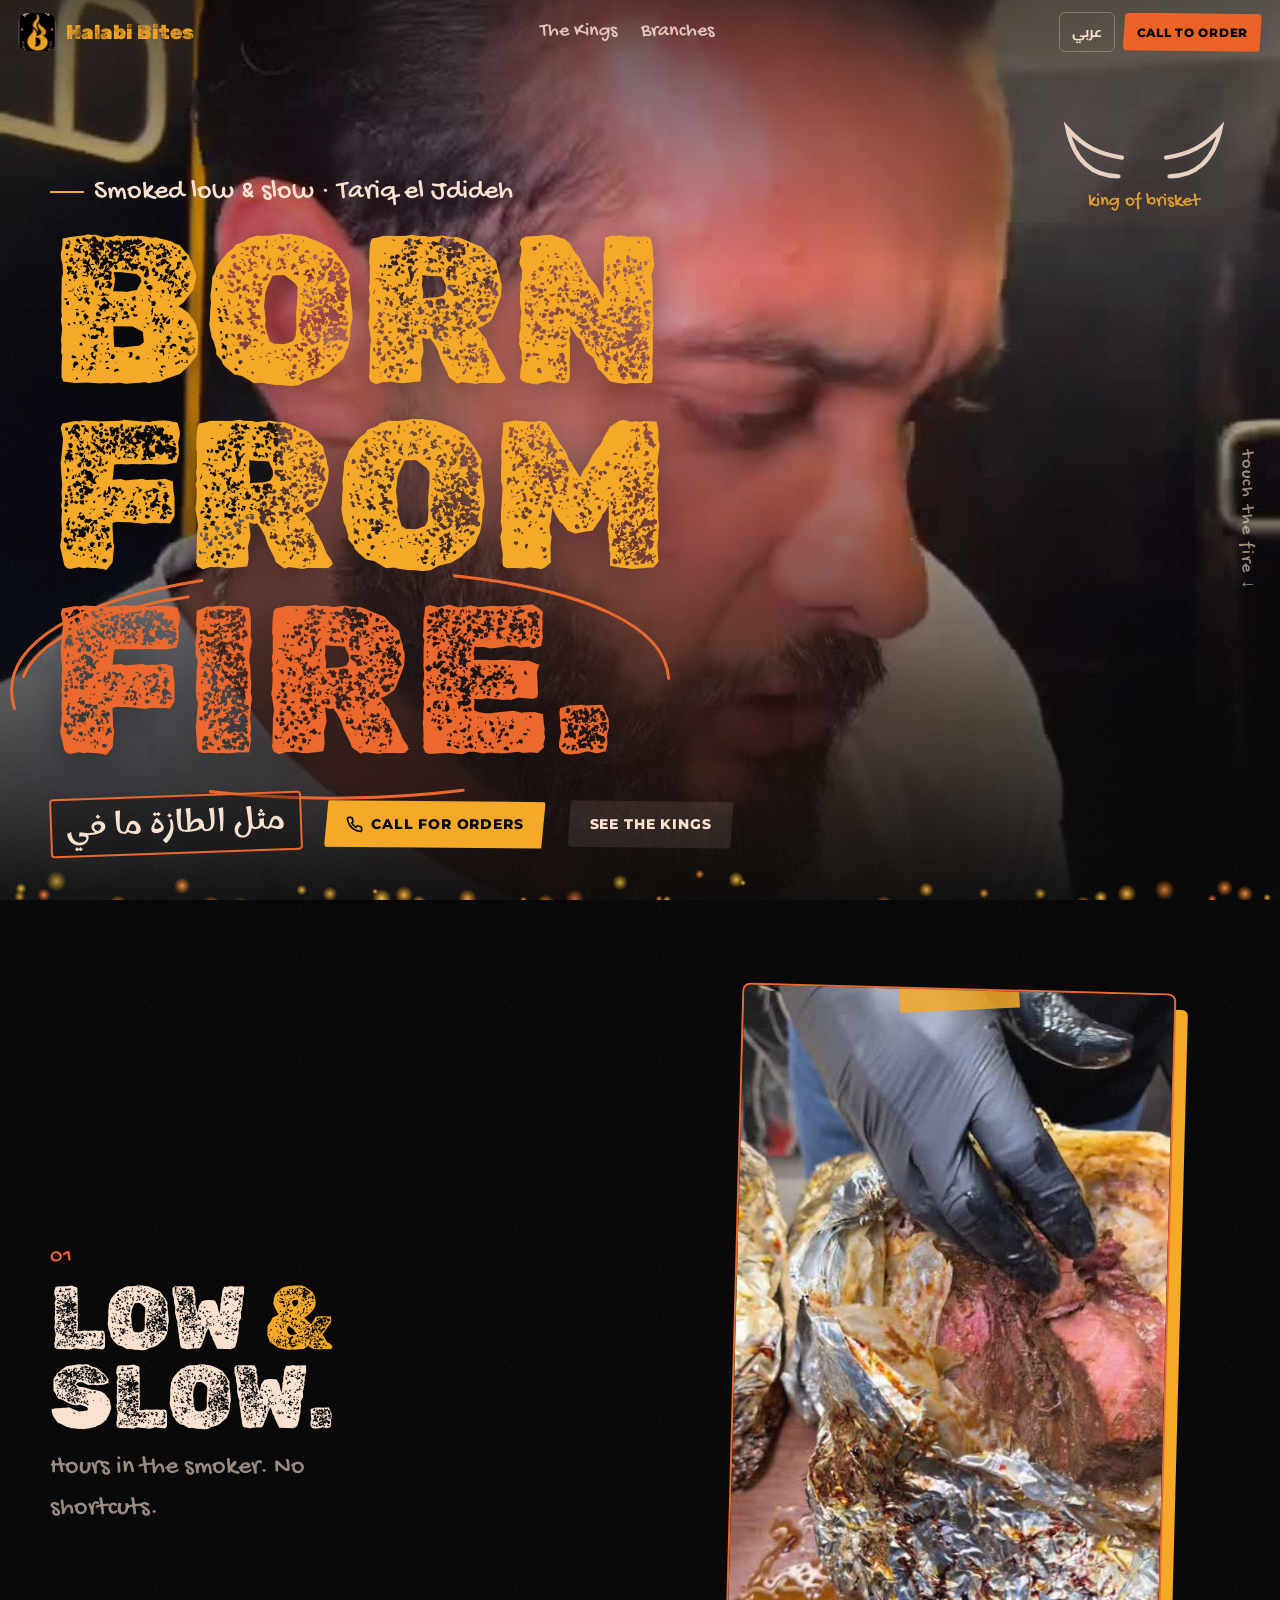
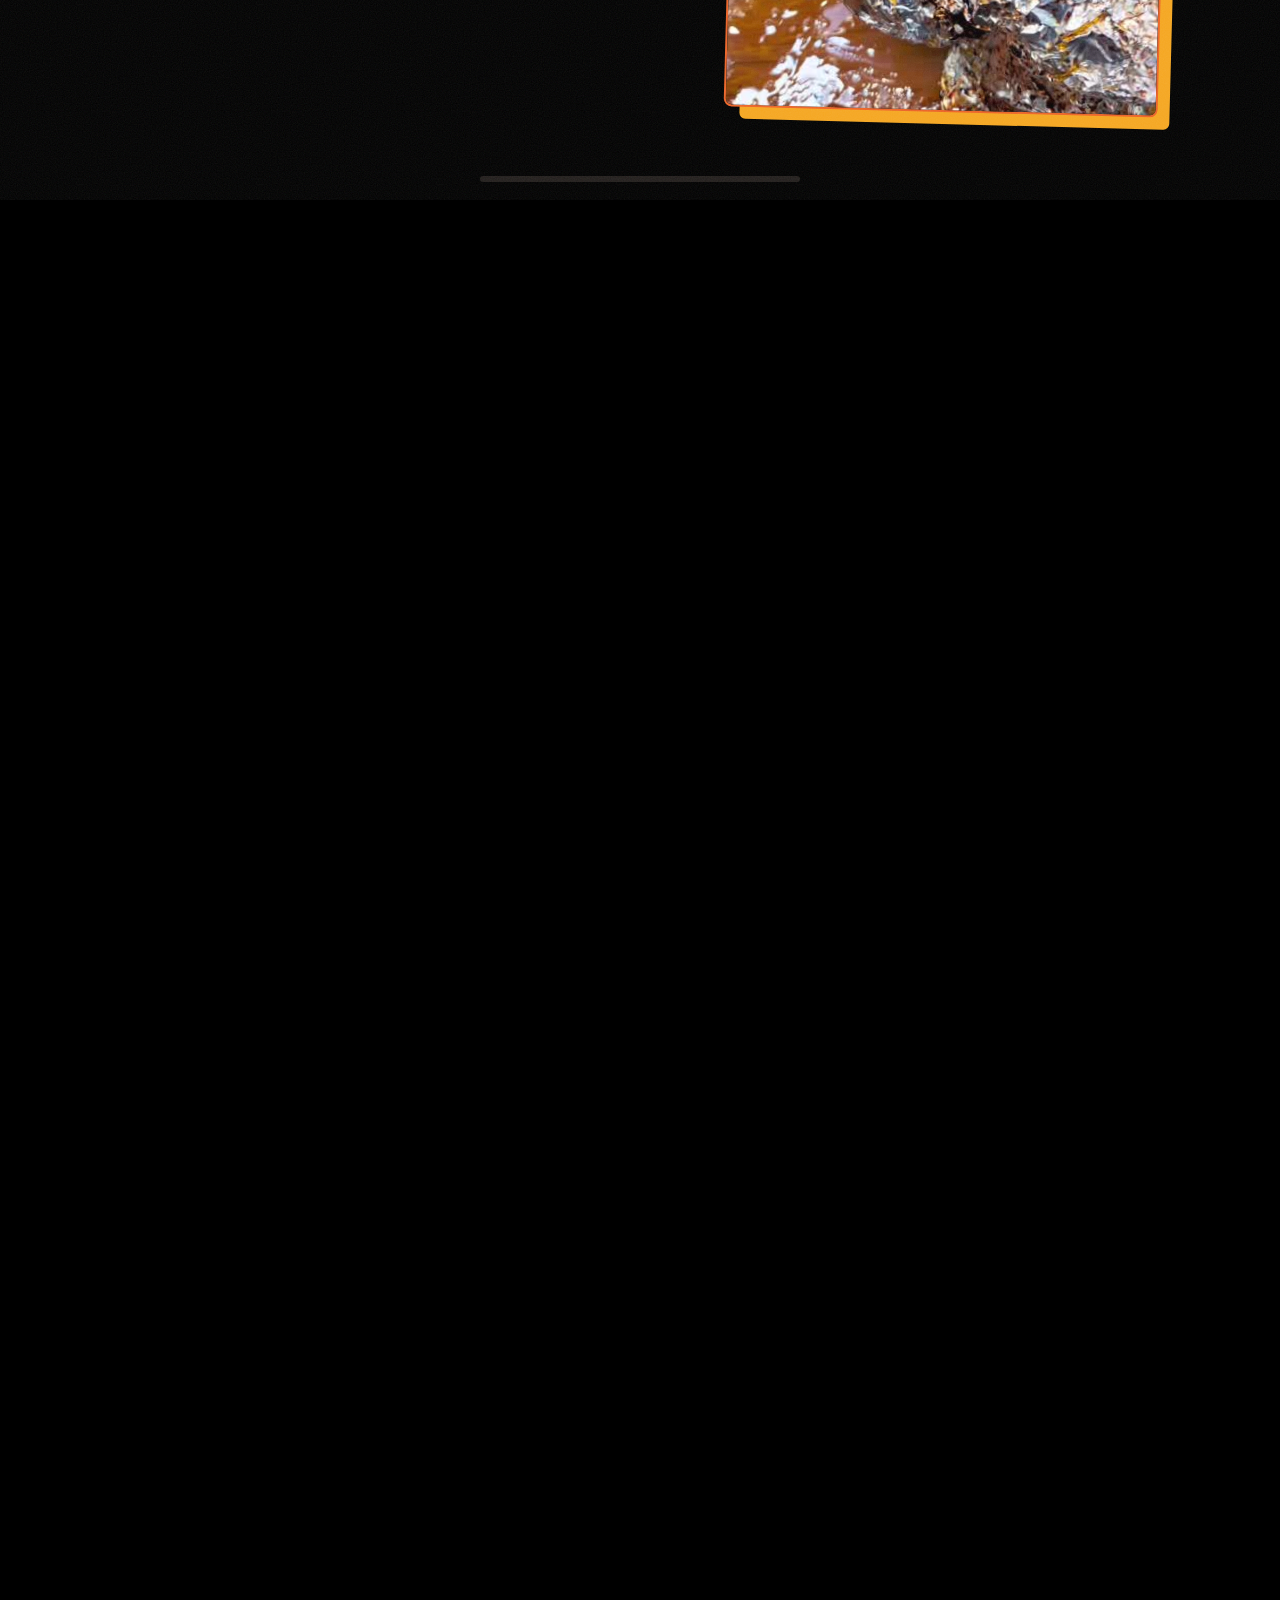
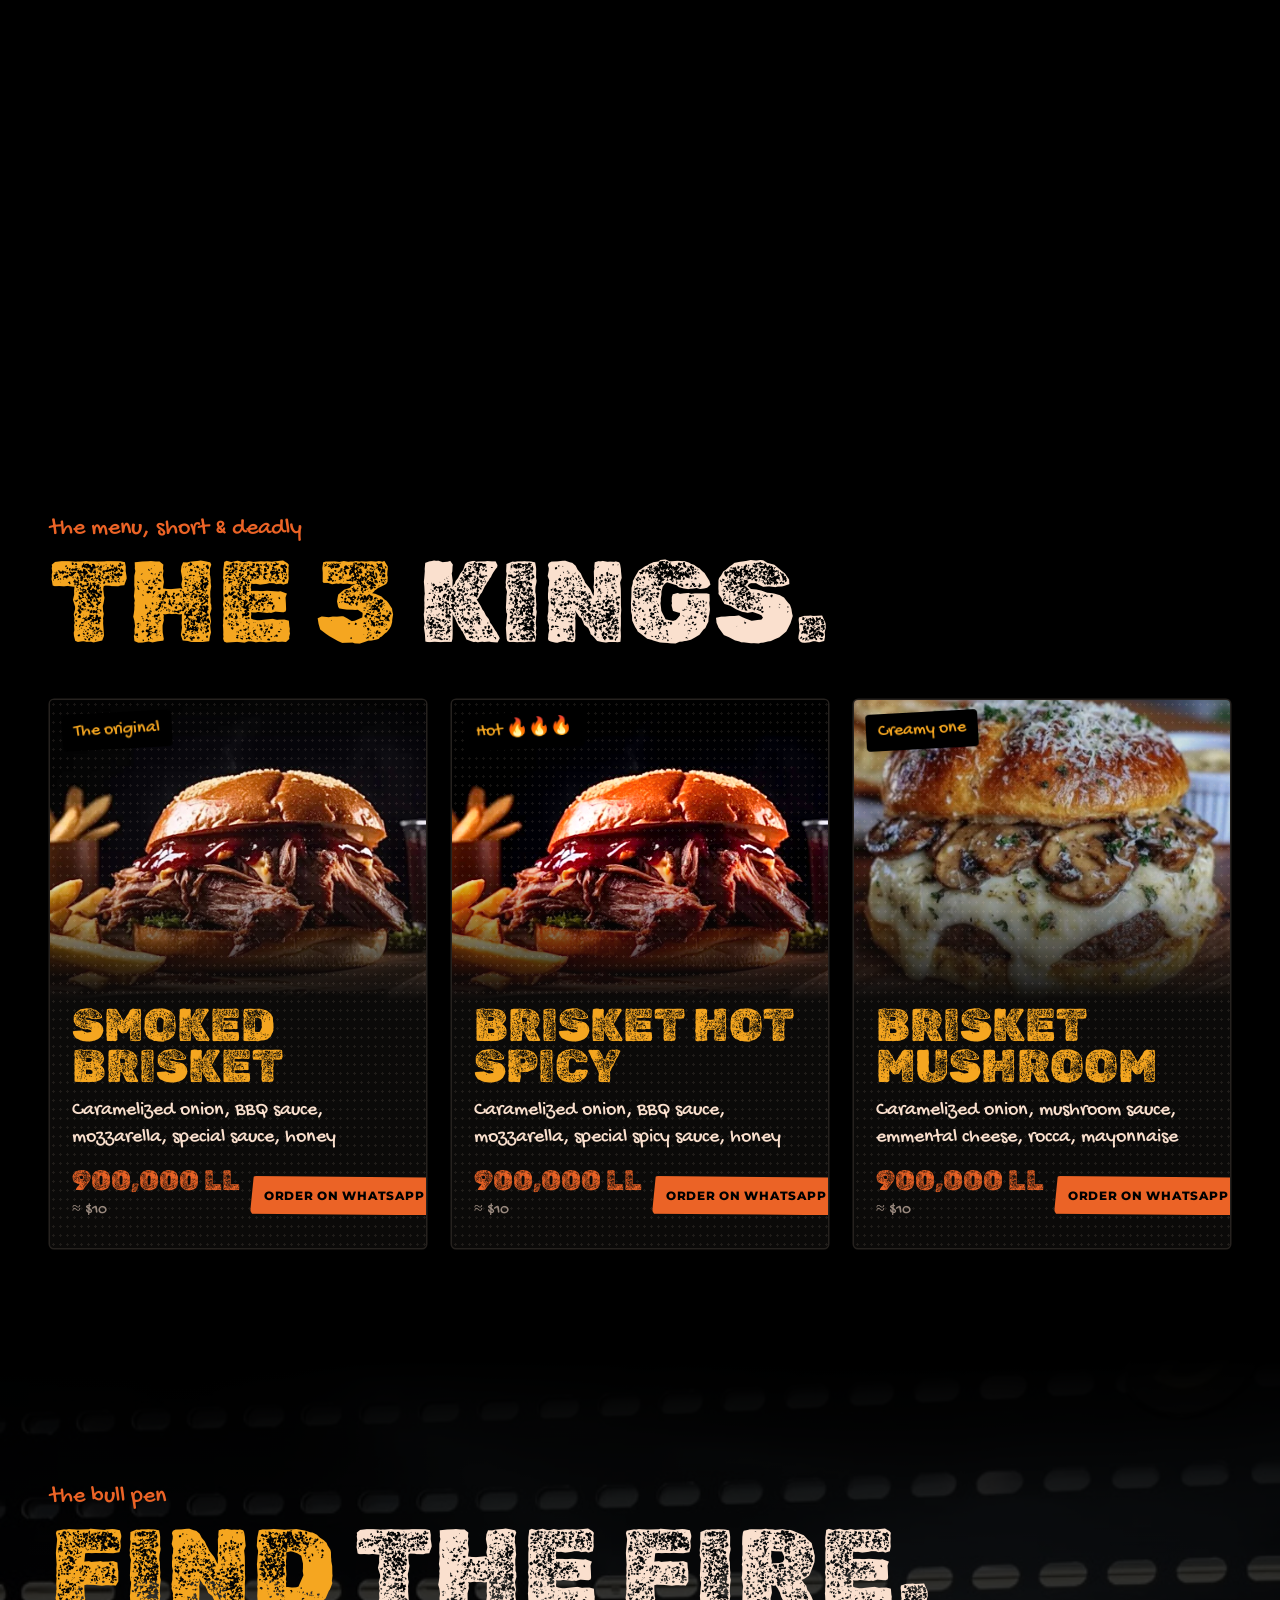
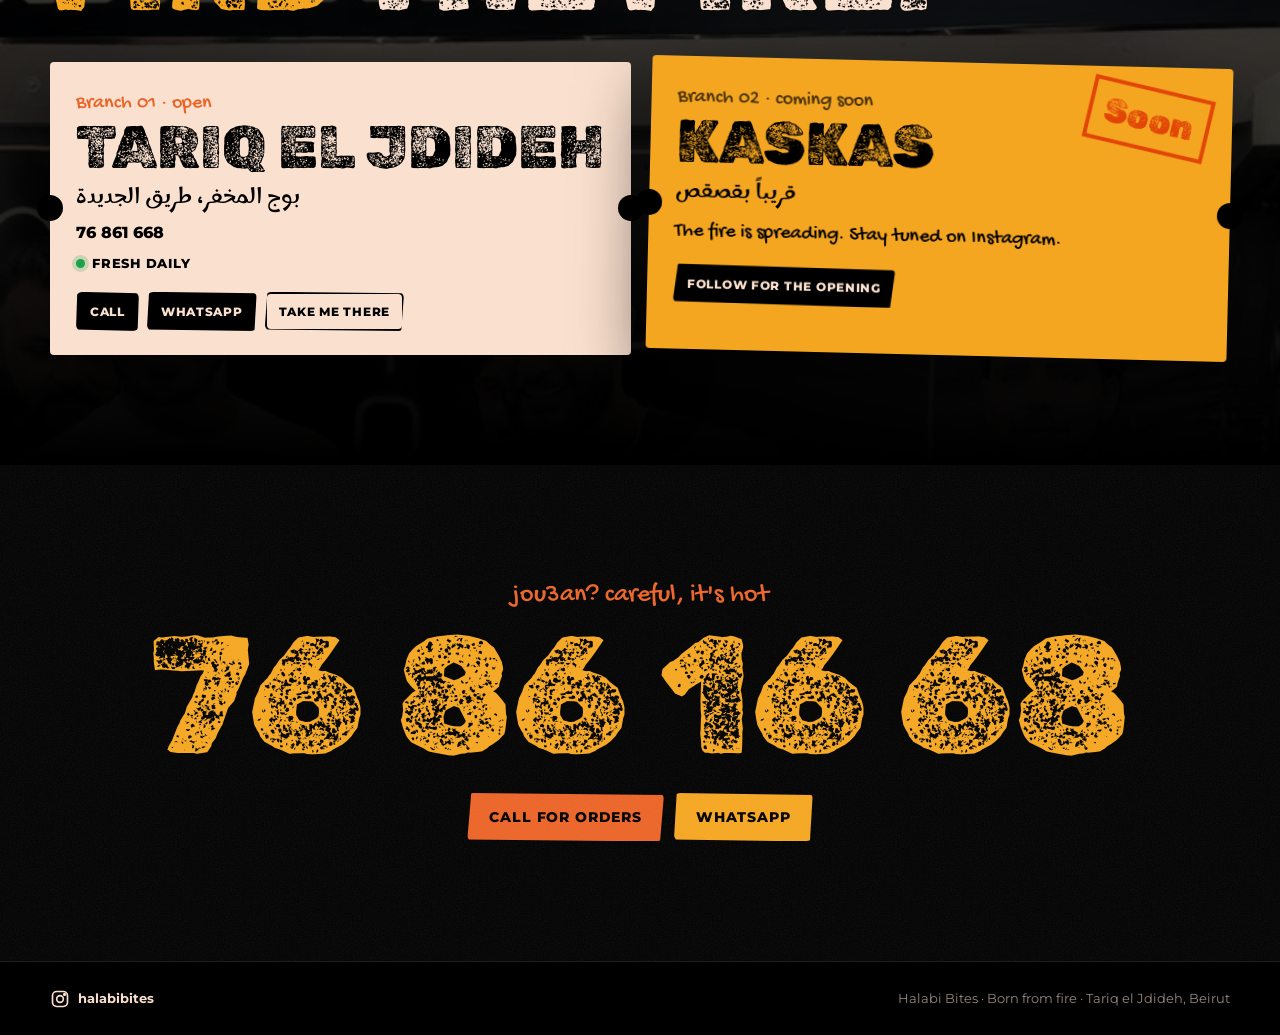
==== index.html @ 7b8af1a2 "Halabi Bites website demo Co-Authored-By: Claude Opus 5.5 <noreply@anthropic.com> Claude-Session: ht" ====
<!DOCTYPE html>
<html lang="en" dir="ltr">
<head>
<meta charset="utf-8">
<meta name="viewport" content="width=device-width, initial-scale=1, viewport-fit=cover">
<title>Halabi Bites | Born From Fire · Smoked Brisket, Tariq el Jdideh</title>
<meta name="description" content="Halabi Bites, the king of brisket. Smoked low and slow, made fresh daily in Tariq el Jdideh. Kaskas branch coming soon. Call for orders 76 861 668.">
<meta name="theme-color" content="#000000">
<meta property="og:title" content="Halabi Bites | Born From Fire">
<meta property="og:image" content="assets/img/logo.jpg">
<link rel="icon" href="assets/img/badge.jpg">
<link rel="preconnect" href="https://fonts.googleapis.com"><link rel="preconnect" href="https://fonts.gstatic.com" crossorigin>
<link href="https://fonts.googleapis.com/css2?family=Rubik+Dirt&family=Gochi+Hand&family=Montserrat:wght@400;600;800&family=Marhey:wght@500;700&family=Cairo:wght@500;700&display=swap" rel="stylesheet">
<style>
:root{--or:#eb6326;--yl:#f5a620;--iv:#fae0ce;--bk:#000;--ch:#121110;--sm:#1d1b19;--mute:rgba(250,224,206,.6);--line:rgba(250,224,206,.13);
  --dirt:"Rubik Dirt","Impact","Arial Black",sans-serif;--hand:"Gochi Hand","Comic Sans MS",cursive;--body:"Montserrat",system-ui,-apple-system,"Segoe UI",sans-serif;--ar:"Marhey","Cairo",sans-serif}
*{box-sizing:border-box;margin:0;padding:0}
html{-webkit-text-size-adjust:100%;scroll-behavior:smooth}
html,body{overflow-x:hidden}
@supports (overflow:clip){html,body{overflow-x:clip}}
body{background:var(--bk);color:var(--iv);font-family:var(--body);line-height:1.6}
html[dir=rtl] body{font-family:"Cairo",var(--body)}
a{color:inherit;text-decoration:none}
button{font:inherit;color:inherit;background:none;border:0;cursor:pointer}
img{display:block;max-width:100%}
.wrap{width:min(1180px,100% - 40px);margin-inline:auto}
.grain::after{content:"";position:absolute;inset:0;pointer-events:none;opacity:.09;z-index:3;mix-blend-mode:screen;
  background-image:url("data:image/svg+xml,%3Csvg xmlns='http://www.w3.org/2000/svg' width='180' height='180'%3E%3Cfilter id='n'%3E%3CfeTurbulence type='fractalNoise' baseFrequency='.85' numOctaves='2' stitchTiles='stitch'/%3E%3C/filter%3E%3Crect width='100%25' height='100%25' filter='url(%23n)'/%3E%3C/svg%3E")}
.dirt{font-family:var(--dirt);font-weight:400;text-transform:uppercase;line-height:.88}
.hand{font-family:var(--hand);font-weight:400}
html[dir=rtl] .dirt.tr{font-family:var(--ar);font-weight:700;line-height:1.15}
html[dir=rtl] .hand.tr{font-family:var(--ar);font-weight:500}

/* hand-drawn circle */
.circ{position:relative;display:inline-block;white-space:nowrap}
.circ svg{position:absolute;left:-14%;top:-22%;width:128%;height:144%;overflow:visible;pointer-events:none}
.circ svg path{fill:none;stroke:var(--or);stroke-width:3;vector-effect:non-scaling-stroke;stroke-linecap:round;stroke-dasharray:1;stroke-dashoffset:1;transition:stroke-dashoffset 1.1s cubic-bezier(.6,0,.3,1)}
.circ.on svg path{stroke-dashoffset:0}
.circ.iv svg path{stroke:var(--iv)}
.circ.yl svg path{stroke:var(--yl)}

/* nav */
.nav{position:fixed;inset:0 0 auto;z-index:60;display:flex;align-items:center;justify-content:space-between;gap:10px;padding:12px 18px;padding-top:max(12px,env(safe-area-inset-top));transition:background .3s}
.nav.solid{background:rgba(0,0,0,.82);backdrop-filter:blur(12px);-webkit-backdrop-filter:blur(12px)}
.brand{display:flex;align-items:center;gap:10px}
.brand img{width:38px;height:38px;border-radius:10px;object-fit:cover}
.brand b{font-family:var(--dirt);font-weight:400;font-size:20px;letter-spacing:.02em;color:var(--yl)}
.links{display:flex;gap:24px;font-family:var(--hand);font-size:20px}
.links a{opacity:.85}.links a:hover{opacity:1;color:var(--yl)}
.navr{display:flex;align-items:center;gap:8px}
.btn{display:inline-flex;align-items:center;justify-content:center;gap:8px;padding:13px 22px;border-radius:6px;font-weight:800;font-size:14px;letter-spacing:.06em;text-transform:uppercase;white-space:nowrap;
  transition:transform .15s,background .2s,box-shadow .2s;clip-path:polygon(2% 0,100% 4%,98% 100%,0 96%)}
html[dir=rtl] .btn{letter-spacing:0}
.btn:active{transform:scale(.96)}
.btn.or{background:var(--or);color:#000}.btn.or:hover{background:#ff7a3c}
.btn.yl{background:var(--yl);color:#000}.btn.yl:hover{background:#ffb93f}
.btn.gh{background:rgba(250,224,206,.1);color:var(--iv)}.btn.gh:hover{background:rgba(250,224,206,.18)}
.btn.sm{padding:10px 14px;font-size:12px}
.btn svg{width:17px;height:17px;flex:none}
.lang{padding:8px 12px;border-radius:6px;border:1.5px solid rgba(250,224,206,.3);font-weight:700;font-size:14px;font-family:"Cairo",var(--body)}
@media (max-width:820px){.links{display:none}.brand b{display:none}}

/* hero */
.hero{position:relative;height:100svh;min-height:640px;overflow:hidden;isolation:isolate;display:flex;align-items:flex-end}
.hero video{position:absolute;inset:0;width:100%;height:100%;object-fit:cover;z-index:-3;filter:saturate(1.1) contrast(1.05)}
.hero .shade{position:absolute;inset:0;z-index:-2;background:linear-gradient(180deg,rgba(0,0,0,.65) 0%,rgba(0,0,0,.15) 30%,rgba(0,0,0,.35) 55%,rgba(0,0,0,.95) 100%),radial-gradient(ellipse at 50% 120%,rgba(235,99,38,.45),transparent 60%)}
#embers{position:absolute;inset:0;width:100%;height:100%;z-index:-1;pointer-events:none}
.hcopy{position:relative;z-index:2;width:min(1180px,100% - 40px);margin:0 auto;padding-bottom:calc(46px + env(safe-area-inset-bottom))}
.hk{font-family:var(--hand);font-size:clamp(20px,2.4vw,28px);color:var(--iv);margin-bottom:6px;display:flex;align-items:center;gap:10px;opacity:0;transform:translateY(10px);transition:all .7s ease .2s}
.hk::before{content:"";width:34px;height:2px;background:var(--yl)}
.big{font-size:clamp(76px,17vw,210px);color:var(--yl);letter-spacing:-.005em;text-shadow:0 8px 40px rgba(0,0,0,.5)}
.big span{display:block}
.big .ln{opacity:0;transform:translateY(60px) rotate(-3deg);transition:opacity .6s ease,transform .8s cubic-bezier(.2,1.3,.4,1)}
.big .ln:nth-child(2){transition-delay:.12s}.big .ln:nth-child(3){transition-delay:.24s}
.big .fire{color:var(--or);position:relative;display:inline-block}
.loaded .hk,.loaded .big .ln{opacity:1;transform:none}
.flick{animation:flick 3.2s infinite 1.6s}
@keyframes flick{0%,100%{text-shadow:0 0 0 rgba(235,99,38,0)}8%{text-shadow:0 0 30px rgba(235,99,38,.8)}10%{text-shadow:0 0 6px rgba(235,99,38,.3)}14%{text-shadow:0 0 40px rgba(245,166,32,.9)}30%{text-shadow:0 0 16px rgba(235,99,38,.4)}}
.hrow{display:flex;flex-wrap:wrap;align-items:center;gap:14px 22px;margin-top:20px;opacity:0;transform:translateY(16px);transition:all .8s ease .9s}
.loaded .hrow{opacity:1;transform:none}
.slogan{font-family:var(--ar);font-size:clamp(24px,3vw,32px);color:var(--iv);padding:2px 14px;border:2px solid var(--or);border-radius:4px;transform:rotate(-2deg);direction:rtl;background:rgba(0,0,0,.35)}
.hint{position:absolute;right:20px;top:50%;font-family:var(--hand);font-size:18px;color:var(--mute);writing-mode:vertical-rl;letter-spacing:.1em;z-index:2}
html[dir=rtl] .hint{right:auto;left:20px}
@media (max-width:700px){.hint{display:none}}
.bull{position:absolute;right:max(20px,4vw);top:110px;width:clamp(90px,14vw,170px);z-index:2;opacity:0;transition:opacity 1s ease 1.3s;color:var(--iv)}
html[dir=rtl] .bull{right:auto;left:max(20px,4vw)}
.loaded .bull{opacity:.9}
.bull svg{width:100%;height:auto;overflow:visible}
.bull .hn{fill:none;stroke:currentColor;stroke-width:5;stroke-linecap:round;stroke-dasharray:400;stroke-dashoffset:400;transition:stroke-dashoffset 1.4s ease 1.5s}
.loaded .bull .hn{stroke-dashoffset:0}
.bull text{font-family:var(--hand);font-size:22px;fill:var(--yl)}

/* unwrap */
.uw{height:300vh;position:relative}
.uw .pin{position:sticky;top:0;height:100svh;overflow:hidden;display:grid;align-items:center}
.uw-grid{display:grid;gap:22px;align-items:center;width:min(1180px,100% - 40px);margin:0 auto}
@media (min-width:900px){.uw-grid{grid-template-columns:1fr 1fr;gap:60px}}
.frame{position:relative;justify-self:center;width:min(100%,430px);aspect-ratio:420/746;max-height:62svh;border-radius:6px;overflow:hidden;background:#111;box-shadow:0 0 0 2px var(--or),14px 14px 0 var(--yl),0 40px 90px rgba(0,0,0,.6);transform:rotate(1.5deg)}
@media (min-width:900px){.frame{max-height:80svh}}
.frame canvas{width:100%;height:100%;display:block;object-fit:cover}
.frame .tape{position:absolute;top:-10px;left:50%;width:120px;height:30px;margin-left:-60px;background:rgba(245,166,32,.85);transform:rotate(-4deg);z-index:2}
.uw-txt{position:relative;min-height:220px}
@media (max-width:899px){.uw-grid{grid-template-rows:auto auto;padding-top:76px}.uw-txt{min-height:150px;text-align:center}}
.step{position:absolute;inset:0;opacity:0;transform:translateY(24px);transition:opacity .4s,transform .5s cubic-bezier(.2,.9,.2,1)}
.step.on{opacity:1;transform:none}
.step .n{font-family:var(--hand);font-size:22px;color:var(--or)}
.step h2{font-size:clamp(46px,7vw,96px);color:var(--iv);margin:4px 0 10px}
.step h2 em{font-style:normal;color:var(--yl)}
.step p{font-family:var(--hand);font-size:clamp(20px,2.2vw,26px);color:var(--mute);max-width:24ch}
@media (max-width:899px){.step p{margin:0 auto}}
.uwbar{position:absolute;left:50%;bottom:calc(18px + env(safe-area-inset-bottom));transform:translateX(-50%);width:min(320px,70vw);height:6px;border-radius:6px;background:var(--line);overflow:hidden}
.uwbar i{display:block;height:100%;background:linear-gradient(90deg,var(--or),var(--yl));transform-origin:left;transform:scaleX(var(--p,0))}

/* kings */
.sec{padding:110px 0;position:relative}
.eye{font-family:var(--hand);font-size:24px;color:var(--or);margin-bottom:4px}
.h{font-size:clamp(56px,9vw,124px);color:var(--yl)}
.h em{font-style:normal;color:var(--iv)}
.rv{opacity:0;transform:translateY(40px) rotate(-1deg);transition:opacity .9s ease,transform .9s cubic-bezier(.2,.9,.2,1)}
.rv.in{opacity:1;transform:none}
.kings{display:grid;gap:22px;margin-top:46px}
@media (min-width:900px){.kings{grid-template-columns:repeat(3,1fr);gap:26px}}
.king{position:relative;background:#0b0a09;border-radius:4px;overflow:hidden;display:flex;flex-direction:column;transition:transform .4s cubic-bezier(.2,.9,.2,1);
  box-shadow:0 0 0 1.5px rgba(250,224,206,.15)}
.king::before{content:"";position:absolute;inset:0;opacity:.35;pointer-events:none;z-index:1;
  background-image:radial-gradient(rgba(250,224,206,.25) 1px,transparent 1.2px);background-size:7px 9px}
.king:hover{transform:translateY(-8px) rotate(-1deg)}
.king:nth-child(2):hover{transform:translateY(-8px) rotate(1deg)}
.king .ph{position:relative;aspect-ratio:5/4;overflow:hidden}
.king .ph img{width:100%;height:100%;object-fit:cover;transition:transform .7s ease}
.king:hover .ph img{transform:scale(1.07)}
.king .ph.hot img{filter:saturate(1.35) hue-rotate(-8deg) contrast(1.08)}
.king .ph::after{content:"";position:absolute;inset:0;background:linear-gradient(180deg,transparent 55%,#0b0a09)}
.heat{position:absolute;top:12px;left:12px;z-index:2;font-family:var(--hand);font-size:18px;background:var(--bk);color:var(--yl);padding:4px 12px;border-radius:4px;transform:rotate(-3deg)}
html[dir=rtl] .heat{left:auto;right:12px;transform:rotate(3deg)}
.king .bd{position:relative;z-index:2;padding:4px 22px 24px;display:flex;flex-direction:column;gap:10px;flex:1}
.king h3{font-size:clamp(36px,4vw,46px);color:var(--yl);line-height:.9;direction:ltr;text-align:start}
html[dir=rtl] .king h3{text-align:right}
.king .ing{font-family:var(--hand);font-size:20px;line-height:1.35;color:var(--iv);flex:1;direction:ltr;text-align:start}
html[dir=rtl] .king .ing{text-align:right}
.king .row{display:flex;align-items:center;justify-content:space-between;gap:10px;margin-top:6px}
.price{direction:ltr}
.price b{display:block;font-family:var(--dirt);font-weight:400;font-size:clamp(22px,2.4vw,28px);color:var(--or);line-height:1;white-space:nowrap}
.price small{font-family:var(--hand);font-size:16px;color:var(--mute)}
.scrib{position:absolute;right:14px;top:14px;z-index:2;font-family:var(--hand);font-size:19px;color:var(--iv);background:rgba(0,0,0,.6);padding:2px 10px;border-radius:4px;transform:rotate(4deg)}
html[dir=rtl] .scrib{right:auto;left:14px;transform:rotate(-4deg)}

/* kit */
.kit-head{display:flex;flex-wrap:wrap;align-items:end;justify-content:space-between;gap:16px}
.kit-head p{font-family:var(--hand);font-size:22px;color:var(--mute);max-width:26ch}
.strip{display:flex;gap:18px;overflow-x:auto;scroll-snap-type:x mandatory;padding:40px 6vw 30px;margin-top:10px;scrollbar-width:none;cursor:grab}
.strip::-webkit-scrollbar{display:none}
.strip.drag{cursor:grabbing;scroll-snap-type:none}
.pk{flex:none;width:min(78vw,380px);scroll-snap-align:center;display:flex;flex-direction:column;align-items:center;gap:14px;user-select:none}
.pk .img{width:100%;aspect-ratio:1;display:grid;place-items:center;transition:transform .5s cubic-bezier(.2,.9,.2,1)}
.pk .img img{max-width:100%;max-height:100%;object-fit:contain;pointer-events:none;filter:drop-shadow(0 30px 40px rgba(235,99,38,.18))}
.pk:hover .img{transform:translateY(-10px) rotate(-3deg) scale(1.04)}
.pk .lbl{font-family:var(--hand);font-size:22px;color:var(--iv);padding:2px 16px}
.drag-hint{font-family:var(--hand);font-size:18px;color:var(--mute);text-align:center}

/* branches */
.br-sec{position:relative;padding:120px 0 110px;overflow:hidden;isolation:isolate}
.br-sec .bg{position:absolute;inset:0;z-index:-1;background-size:cover;background-position:center 30%;filter:grayscale(.6) brightness(.32)}
.br-sec .bg::after{content:"";position:absolute;inset:0;background:linear-gradient(180deg,#000 0%,rgba(0,0,0,.2) 40%,#000 100%)}
.tickets{display:grid;gap:18px;margin-top:40px}
@media (min-width:800px){.tickets{grid-template-columns:1fr 1fr}}
.tk{position:relative;background:var(--iv);color:#000;padding:26px 26px 24px;border-radius:4px;transform:rotate(-1.2deg);box-shadow:0 30px 70px rgba(0,0,0,.6)}
.tk:nth-child(2){transform:rotate(1.4deg);background:var(--yl)}
.tk::before,.tk::after{content:"";position:absolute;top:50%;width:26px;height:26px;margin-top:-13px;border-radius:50%;background:#000}
.tk::before{left:-13px}.tk::after{right:-13px}
.tk .k{font-family:var(--hand);font-size:20px;color:var(--or)}
.tk:nth-child(2) .k{color:#000;opacity:.7}
.tk h3{font-size:clamp(40px,5vw,60px);color:#000;margin:2px 0 6px}
.tk .ar{font-family:var(--ar);font-size:22px;direction:rtl;text-align:start}
html[dir=ltr] .tk .ar{text-align:left}
.tk .ph{font-weight:800;font-size:16px;margin-top:4px;direction:ltr;unicode-bidi:isolate}
.tk .row{display:flex;flex-wrap:wrap;gap:8px;margin-top:16px}
.tk .btn.bk{background:#000;color:var(--iv)}
.tk .btn.ol{background:transparent;box-shadow:inset 0 0 0 2px #000;color:#000}
.stamp{position:absolute;right:22px;top:20px;font-family:var(--dirt);font-size:34px;color:var(--or);border:4px solid var(--or);padding:2px 12px 0;transform:rotate(12deg);opacity:0;scale:2.2;transition:opacity .3s ease .4s,scale .45s cubic-bezier(.3,1.6,.5,1) .4s;mix-blend-mode:multiply}
html[dir=rtl] .stamp{right:auto;left:22px;transform:rotate(-12deg)}
.tk.in .stamp,.rv.in .stamp{opacity:.95;scale:1}
.open{display:inline-flex;align-items:center;gap:7px;font-weight:800;font-size:13px;letter-spacing:.06em;text-transform:uppercase;margin-top:8px}
.open i{width:9px;height:9px;border-radius:50%;background:#1aa34a;box-shadow:0 0 0 4px rgba(26,163,74,.2)}

/* call */
.call{text-align:center;padding:110px 0 120px;position:relative;overflow:hidden}
.call .k{font-family:var(--hand);font-size:26px;color:var(--or)}
.call .num{font-size:clamp(64px,13vw,190px);color:var(--yl);display:inline-block;direction:ltr;margin:6px 0 24px;transition:color .2s}
.call .num:hover{color:var(--or)}
.call .row{display:flex;justify-content:center;flex-wrap:wrap;gap:10px}
footer{border-top:1px solid var(--line);padding:26px 0 calc(100px + env(safe-area-inset-bottom))}
.foot{display:flex;flex-wrap:wrap;justify-content:space-between;align-items:center;gap:14px;color:var(--mute);font-size:13px}
.foot .ig{display:inline-flex;align-items:center;gap:8px;font-weight:700;color:var(--iv)}
.foot .ig svg{width:20px;height:20px}
@media (min-width:821px){footer{padding-bottom:26px}}

/* dock */
.dock{position:fixed;z-index:70;left:12px;right:12px;bottom:calc(12px + env(safe-area-inset-bottom));display:flex;gap:8px;transform:translateY(160%);transition:transform .4s cubic-bezier(.2,.9,.3,1)}
.dock.up{transform:none}
.dock .btn{flex:1;padding:15px 10px;box-shadow:0 10px 30px rgba(0,0,0,.5)}
@media (min-width:821px){.dock{display:none}}
@media (prefers-reduced-motion:reduce){*{animation:none!important;transition:none!important}.rv,.big .ln,.hk,.hrow{opacity:1!important;transform:none!important}}
</style>
</head>
<body>

<nav class="nav" id="nav">
  <a href="#top" class="brand"><img src="assets/img/badge.jpg" alt="Halabi Bites logo"><b>Halabi Bites</b></a>
  <div class="links"><a href="#kings" data-k="n1">The Kings</a><a href="#branches" data-k="n3">Branches</a></div>
  <div class="navr">
    <button class="lang" id="lang">عربي</button>
    <a class="btn or sm" href="tel:+96176861668" data-k="callS">Call to order</a>
  </div>
</nav>

<header class="hero grain" id="top">
  <video src="assets/smoke.mp4" autoplay muted loop playsinline preload="auto" poster="assets/img/poster.jpg"></video>
  <div class="shade"></div>
  <canvas id="embers"></canvas>
  <div class="bull" aria-hidden="true">
    <svg viewBox="0 0 200 120"><path class="hn" d="M70 78 C40 78 18 60 10 22 C30 44 48 52 74 56"/><path class="hn" d="M130 78 C160 78 182 60 190 22 C170 44 152 52 126 56"/>
      <text x="100" y="112" text-anchor="middle" data-k="bullTxt">king of brisket</text></svg>
  </div>
  <div class="hint" data-k="hint">touch the fire ↓</div>
  <div class="hcopy">
    <p class="hk" data-k="hk">Smoked low &amp; slow · Tariq el Jdideh</p>
    <h1 class="dirt big" dir="ltr" aria-label="Born from fire">
      <span class="ln">Born</span><span class="ln">From</span>
      <span class="ln"><span class="fire flick circ" id="fireC">Fire.<svg viewBox="0 0 100 50" preserveAspectRatio="none"><path pathLength="1" d="M6 30 C2 12 30 3 55 4 C82 5 99 14 96 28 C93 44 60 49 36 46 C14 43 2 36 8 22 C12 14 24 10 30 9"/></svg></span></span>
    </h1>
    <div class="hrow">
      <span class="slogan">مثل الطازة ما في</span>
      <a class="btn yl" href="tel:+96176861668"><svg viewBox="0 0 24 24" fill="none" stroke="currentColor" stroke-width="2.4" stroke-linecap="round" stroke-linejoin="round"><path d="M22 16.9v3a2 2 0 0 1-2.2 2 19.8 19.8 0 0 1-8.6-3.1 19.5 19.5 0 0 1-6-6A19.8 19.8 0 0 1 2.1 4.2 2 2 0 0 1 4.1 2h3a2 2 0 0 1 2 1.7c.1.9.4 1.8.7 2.7a2 2 0 0 1-.5 2.1L8 9.8a16 16 0 0 0 6 6l1.3-1.3a2 2 0 0 1 2.1-.4c.9.3 1.8.6 2.7.7a2 2 0 0 1 1.7 2z"/></svg><span data-k="call">Call for orders</span></a>
      <a class="btn gh" href="#kings" data-k="see">See the kings</a>
    </div>
  </div>
</header>

<section class="uw" id="unwrap">
  <div class="pin grain">
    <div class="uw-grid">
      <div class="uw-txt" id="uwTxt">
        <div class="step on"><span class="n">01</span><h2 class="dirt tr" data-k="s1h">Low <em>&amp;</em> slow.</h2><p class="hand tr" data-k="s1p">Hours in the smoker. No shortcuts.</p></div>
        <div class="step"><span class="n">02</span><h2 class="dirt tr" data-k="s2h">Wrapped <em>tight.</em></h2><p class="hand tr" data-k="s2p">Foil keeps every drop of juice inside.</p></div>
        <div class="step"><span class="n">03</span><h2 class="dirt tr" data-k="s3h">Pulled <em>by hand.</em></h2><p class="hand tr" data-k="s3p">Keep scrolling… watch it fall apart.</p></div>
        <div class="step"><span class="n">04</span><h2 class="dirt tr" data-k="s4h">Fire in <em>every bite.</em></h2><p class="hand tr" data-k="s4p">Made fresh daily. Mtel el tazé ma fi.</p></div>
      </div>
      <div class="frame"><span class="tape"></span><canvas id="uwc" width="420" height="746"></canvas></div>
    </div>
    <div class="uwbar"><i id="uwbar"></i></div>
  </div>
</section>

<section class="sec grain" id="kings">
  <div class="wrap">
    <p class="eye rv" data-k="kE">the menu, short &amp; deadly</p>
    <h2 class="dirt h rv tr" data-k="kH">The 3 <em>Kings.</em></h2>
    <div class="kings" id="kingsGrid"></div>
  </div>
</section>


<section class="br-sec" id="branches">
  <div class="bg" style="background-image:url(assets/img/team.jpg)"></div>
  <div class="wrap">
    <p class="eye rv" data-k="bE">the bull pen</p>
    <h2 class="dirt h rv tr" data-k="bH">Find <em>the fire.</em></h2>
    <div class="tickets">
      <div class="tk rv">
        <span class="k" data-k="t1k">Branch 01 · open</span>
        <h3 class="dirt" data-k="t1h">Tariq el Jdideh</h3>
        <div class="ar">بوج المخفر، طريق الجديدة</div>
        <div class="ph">76 861 668</div>
        <span class="open"><i></i><span data-k="t1o">Fresh daily</span></span>
        <div class="row">
          <a class="btn bk sm" href="tel:+96176861668" data-k="callB">Call</a>
          <a class="btn bk sm" data-wa href="#" target="_blank" rel="noopener">WhatsApp</a>
          <a class="btn ol sm" href="https://www.google.com/maps/search/?api=1&query=Halabi+Bites+Tariq+el+Jdideh+Beirut" target="_blank" rel="noopener" data-k="dir">Take me there</a>
        </div>
      </div>
      <div class="tk rv">
        <span class="stamp" data-k="soon">Soon</span>
        <span class="k" data-k="t2k">Branch 02 · coming soon</span>
        <h3 class="dirt" data-k="t2h">Kaskas</h3>
        <div class="ar">قريباً بقصقص</div>
        <p style="font-family:var(--hand);font-size:20px;margin-top:6px" data-k="t2p">The fire is spreading. Stay tuned on Instagram.</p>
        <div class="row"><a class="btn bk sm" href="https://www.instagram.com/halabibites/" target="_blank" rel="noopener" data-k="follow">Follow for the opening</a></div>
      </div>
    </div>
  </div>
</section>

<section class="call grain">
  <div class="wrap">
    <p class="k rv" data-k="cK">jou3an? careful, it's hot</p>
    <a class="dirt num rv" href="tel:+96176861668">76 86 16 68</a>
    <div class="row rv">
      <a class="btn or" href="tel:+96176861668" data-k="call2">Call for orders</a>
      <a class="btn yl" data-wa href="#" target="_blank" rel="noopener">WhatsApp</a>
    </div>
  </div>
</section>

<footer>
  <div class="wrap foot">
    <a class="ig" href="https://www.instagram.com/halabibites/" target="_blank" rel="noopener"><svg viewBox="0 0 24 24" fill="none" stroke="currentColor" stroke-width="2"><rect x="3" y="3" width="18" height="18" rx="5"/><circle cx="12" cy="12" r="4"/><circle cx="17.5" cy="6.5" r="1" fill="currentColor"/></svg>halabibites</a>
    <span data-k="foot">Halabi Bites · Born from fire · Tariq el Jdideh, Beirut</span>
  </div>
</footer>

<div class="dock" id="dock">
  <a class="btn or" href="tel:+96176861668" data-k="dCall">Call</a>
  <a class="btn yl" data-wa href="#" target="_blank" rel="noopener">WhatsApp</a>
</div>

<script>
(() => {
  const FR = ["assets/unwrap/f001.jpg", "assets/unwrap/f002.jpg", "assets/unwrap/f003.jpg", "assets/unwrap/f004.jpg", "assets/unwrap/f005.jpg", "assets/unwrap/f006.jpg", "assets/unwrap/f007.jpg", "assets/unwrap/f008.jpg", "assets/unwrap/f009.jpg", "assets/unwrap/f010.jpg", "assets/unwrap/f011.jpg", "assets/unwrap/f012.jpg", "assets/unwrap/f013.jpg", "assets/unwrap/f014.jpg", "assets/unwrap/f015.jpg", "assets/unwrap/f016.jpg", "assets/unwrap/f017.jpg", "assets/unwrap/f018.jpg", "assets/unwrap/f019.jpg", "assets/unwrap/f020.jpg", "assets/unwrap/f021.jpg", "assets/unwrap/f022.jpg", "assets/unwrap/f023.jpg", "assets/unwrap/f024.jpg", "assets/unwrap/f025.jpg", "assets/unwrap/f026.jpg", "assets/unwrap/f027.jpg", "assets/unwrap/f028.jpg", "assets/unwrap/f029.jpg", "assets/unwrap/f030.jpg", "assets/unwrap/f031.jpg", "assets/unwrap/f032.jpg", "assets/unwrap/f033.jpg", "assets/unwrap/f034.jpg", "assets/unwrap/f035.jpg", "assets/unwrap/f036.jpg", "assets/unwrap/f037.jpg", "assets/unwrap/f038.jpg", "assets/unwrap/f039.jpg", "assets/unwrap/f040.jpg", "assets/unwrap/f041.jpg", "assets/unwrap/f042.jpg", "assets/unwrap/f043.jpg", "assets/unwrap/f044.jpg", "assets/unwrap/f045.jpg", "assets/unwrap/f046.jpg", "assets/unwrap/f047.jpg", "assets/unwrap/f048.jpg", "assets/unwrap/f049.jpg", "assets/unwrap/f050.jpg", "assets/unwrap/f051.jpg", "assets/unwrap/f052.jpg", "assets/unwrap/f053.jpg", "assets/unwrap/f054.jpg", "assets/unwrap/f055.jpg", "assets/unwrap/f056.jpg", "assets/unwrap/f057.jpg", "assets/unwrap/f058.jpg", "assets/unwrap/f059.jpg", "assets/unwrap/f060.jpg", "assets/unwrap/f061.jpg", "assets/unwrap/f062.jpg", "assets/unwrap/f063.jpg", "assets/unwrap/f064.jpg", "assets/unwrap/f065.jpg", "assets/unwrap/f066.jpg", "assets/unwrap/f067.jpg", "assets/unwrap/f068.jpg", "assets/unwrap/f069.jpg", "assets/unwrap/f070.jpg", "assets/unwrap/f071.jpg", "assets/unwrap/f072.jpg", "assets/unwrap/f073.jpg", "assets/unwrap/f074.jpg", "assets/unwrap/f075.jpg"];
  const IMG = {"brisket": "assets/img/brisket.jpg", "mushroom": "assets/img/mushroom.jpg"};
  const PH = '96176861668';
  const reduce = matchMedia('(prefers-reduced-motion: reduce)').matches;

  /* ---------- text ---------- */
  const AR = {
    n1: 'الملوك', n2: 'العدّة', n3: 'الفروع', callS: 'اتصل واطلب', call: 'اتصل واطلب', see: 'شوف الملوك', hk: 'مدخّن على مهل · طريق الجديدة', hint: 'لمّس النار ↓', bullTxt: 'ملك البريسكت',
    s1h: 'على <em>مهل.</em>', s1p: 'ساعات بالمدخنة. بلا اختصارات.', s2h: 'ملفوف <em>منيح.</em>', s2p: 'الفويل بيخلّي كل نقطة عصير جوّا.', s3h: 'بينفرط <em>بالإيد.</em>', s3p: 'كفّي سكرول… وشوفه كيف بينفرط.', s4h: 'نار <em>بكل لقمة.</em>', s4p: 'طازة كل يوم. مثل الطازة ما في.',
    kE: 'المنيو، قصير وقاتل', kH: 'الملوك <em>التلاتة.</em>', pE: 'براند إلو قرون', pH: 'ملفوف <em>بالنار.</em>', pP: 'كل طلبية بتطلع لابسة على المناسبة.', drag: '← اسحب →',
    bE: 'وكر التور', bH: 'لاقي <em>النار.</em>', t1k: 'فرع 01 · فاتح', t1h: 'طريق الجديدة', t1o: 'طازة كل يوم', callB: 'اتصل', dir: 'خدني لهونيك',
    soon: 'قريباً', t2k: 'فرع 02 · قريباً', t2h: 'قصقص', t2p: 'النار عم تنتشر. تابعونا عالإنستغرام.', follow: 'تابع للافتتاح',
    cK: 'جوعان؟ انتبه، سخن', call2: 'اتصل واطلب', foot: 'Halabi Bites · وُلد من النار · طريق الجديدة، بيروت', dCall: 'اتصل',
    order: 'اطلب عالواتساب', spicy: 'حار 🔥🔥🔥', sig: 'الأصلي', mush: 'كريمي', approx: '≈ $10', wa: 'مرحبا Halabi Bites! بدّي اطلب 🔥', waItem: n => `مرحبا Halabi Bites! بدّي ${n} 🔥`, langBtn: 'EN'
  };
  const EN = { order: 'Order on WhatsApp', spicy: 'Hot 🔥🔥🔥', sig: 'The original', mush: 'Creamy one', approx: '≈ $10', wa: 'Marhaba Halabi Bites! Badde otlob 🔥', waItem: n => `Marhaba Halabi Bites! Badde ${n} 🔥`, langBtn: 'عربي',
    pk: { brisketbox: 'brisket box', burgerbox: 'burger box', combobox: 'combo box', sandwich: 'sandwich box', fries: 'fries box', kit: 'cutlery kit & wipes', bag: 'handle bag' } };
  document.querySelectorAll('[data-k]').forEach(el => EN[el.dataset.k] = EN[el.dataset.k] || el.innerHTML);
  let lang = 'en'; try { lang = localStorage.getItem('hb-lang') || 'en'; } catch (e) {}
  const D = () => lang === 'ar' ? AR : EN;

  /* ---------- kings ---------- */
  const KINGS = [
    { n: 'Smoked Brisket', i: 'Caramelized onion, BBQ sauce, mozzarella, special sauce, honey', img: 'brisket', tag: 'sig', note: 'the original' },
    { n: 'Brisket Hot Spicy', i: 'Caramelized onion, BBQ sauce, mozzarella, special spicy sauce, honey', img: 'brisket', tag: 'spicy', hot: true, note: 'careful, it\'s hot!' },
    { n: 'Brisket Mushroom', i: 'Caramelized onion, mushroom sauce, emmental cheese, rocca, mayonnaise', img: 'mushroom', tag: 'mush', note: 'melty' }
  ];
  function buildKings() {
    const d = D();
    document.getElementById('kingsGrid').innerHTML = KINGS.map((k, i) => `
      <article class="king rv in">
        <div class="ph${k.hot ? ' hot' : ''}"><img src="${IMG[k.img]}" alt="${k.n}" loading="lazy"><span class="heat">${d[k.tag]}</span></div>
        <div class="bd">
          <h3 class="dirt">${k.n}</h3>
          <p class="ing">${k.i}</p>
          <div class="row">
            <div class="price"><b>900,000 LL</b><small>${d.approx}</small></div>
            <a class="btn or sm" href="https://wa.me/${PH}?text=${encodeURIComponent(d.waItem(k.n))}" target="_blank" rel="noopener">${d.order}</a>
          </div>
        </div>
      </article>`).join('');
  }

  function buildKit() {}

  /* ---------- hand-drawn circles ---------- */
  const circIO = new IntersectionObserver(es => es.forEach(e => { if (e.isIntersecting) { setTimeout(() => e.target.classList.add('on'), 250); circIO.unobserve(e.target); } }), { threshold: .6 });

  /* ---------- embers ---------- */
  const cv = document.getElementById('embers'), cx = cv.getContext('2d');
  let W = 0, H = 0, dpr = Math.min(2, devicePixelRatio || 1), parts = [];
  function size() { const r = cv.getBoundingClientRect(); W = r.width; H = r.height; cv.width = W * dpr; cv.height = H * dpr; cx.setTransform(dpr, 0, 0, dpr, 0, 0); }
  size(); addEventListener('resize', size);
  function spawn(x, y, burst) {
    parts.push({ x, y, vx: (Math.random() - .5) * (burst ? 3 : .6), vy: -(Math.random() * (burst ? 3.2 : 1.4) + .6), r: Math.random() * (burst ? 2.6 : 2) + .6,
      life: 0, max: 60 + Math.random() * (burst ? 70 : 140), hue: 18 + Math.random() * 28 });
  }
  let heroVisible = true;
  new IntersectionObserver(es => heroVisible = es[0].isIntersecting).observe(document.getElementById('top'));
  function tick() {
    if (heroVisible) {
      if (parts.length < (innerWidth < 700 ? 70 : 140)) for (let i = 0; i < 2; i++) spawn(Math.random() * W, H + 10, false);
      cx.clearRect(0, 0, W, H); cx.globalCompositeOperation = 'lighter';
      parts = parts.filter(p => p.life < p.max);
      for (const p of parts) {
        p.life++; p.x += p.vx + Math.sin((p.life + p.y) * .05) * .35; p.y += p.vy; p.vy *= .995;
        const a = Math.max(0, 1 - p.life / p.max), g = cx.createRadialGradient(p.x, p.y, 0, p.x, p.y, p.r * 4);
        g.addColorStop(0, `hsla(${p.hue},100%,65%,${a})`); g.addColorStop(1, `hsla(${p.hue},100%,50%,0)`);
        cx.fillStyle = g; cx.beginPath(); cx.arc(p.x, p.y, p.r * 4, 0, 7); cx.fill();
      }
    }
    requestAnimationFrame(tick);
  }
  if (!reduce) tick();
  const hero = document.getElementById('top');
  const burstAt = (x, y, n) => { const r = cv.getBoundingClientRect(); for (let i = 0; i < n; i++) spawn(x - r.left, y - r.top, true); };
  hero.addEventListener('pointermove', e => { if (e.pointerType === 'mouse') burstAt(e.clientX, e.clientY, 2); });
  hero.addEventListener('pointerdown', e => burstAt(e.clientX, e.clientY, 26));

  /* ---------- unwrap (scroll-scrubbed frames) ---------- */
  const uw = document.getElementById('unwrap'), uc = document.getElementById('uwc'), ux = uc.getContext('2d');
  const steps = [...document.querySelectorAll('#uwTxt .step')], ubar = document.getElementById('uwbar');
  const frames = FR.map(src => { const im = new Image(); im.decoding = 'async'; im.src = src; return im; });
  let lastF = -1, lastS = 0;
  function drawF(i) { const im = frames[i]; if (!im.complete) { im.onload = () => { if (lastF === i) ux.drawImage(im, 0, 0, uc.width, uc.height); }; return; } ux.drawImage(im, 0, 0, uc.width, uc.height); }
  function unwrap() {
    const r = uw.getBoundingClientRect(), span = uw.offsetHeight - innerHeight, p = Math.min(1, Math.max(0, -r.top / span));
    const f = Math.min(frames.length - 1, Math.round(p * (frames.length - 1)));
    if (f !== lastF) { lastF = f; drawF(f); }
    const s = Math.min(steps.length - 1, Math.floor(p * steps.length));
    if (s !== lastS) { steps.forEach((e, i) => e.classList.toggle('on', i === s)); lastS = s; }
    ubar.style.setProperty('--p', p);
  }
  frames[0].onload = () => { if (lastF <= 0) { lastF = 0; drawF(0); } };

  /* ---------- language ---------- */
  function apply(l) {
    lang = l; const d = D();
    document.documentElement.lang = l; document.documentElement.dir = l === 'ar' ? 'rtl' : 'ltr';
    document.querySelectorAll('[data-k]').forEach(el => { const v = d[el.dataset.k]; if (typeof v === 'string') el.innerHTML = v; });
    document.getElementById('lang').textContent = d.langBtn;
    const wa = 'https://wa.me/' + PH + '?text=' + encodeURIComponent(d.wa);
    document.querySelectorAll('[data-wa]').forEach(a => a.href = wa);
    buildKings(); buildKit();
    try { localStorage.setItem('hb-lang', l); } catch (e) {}
  }
  document.getElementById('lang').addEventListener('click', () => apply(lang === 'en' ? 'ar' : 'en'));

  /* ---------- scroll ---------- */
  const nav = document.getElementById('nav'), dock = document.getElementById('dock');
  let tk = false;
  function onScroll() { tk = false; nav.classList.toggle('solid', scrollY > 40); dock.classList.toggle('up', scrollY > innerHeight * .7); unwrap(); }
  addEventListener('scroll', () => { if (!tk) { tk = true; requestAnimationFrame(onScroll); } }, { passive: true });
  addEventListener('resize', onScroll);
  const io = new IntersectionObserver(es => es.forEach(e => { if (e.isIntersecting) { e.target.classList.add('in'); io.unobserve(e.target); } }), { threshold: .15 });
  document.querySelectorAll('.rv').forEach((el, i) => { el.style.transitionDelay = (i % 3) * 90 + 'ms'; io.observe(el); });

  apply(lang); onScroll();
  requestAnimationFrame(() => { document.body.classList.add('loaded'); setTimeout(() => document.getElementById('fireC').classList.add('on'), 1100); });
})();
</script>
</body>
</html>
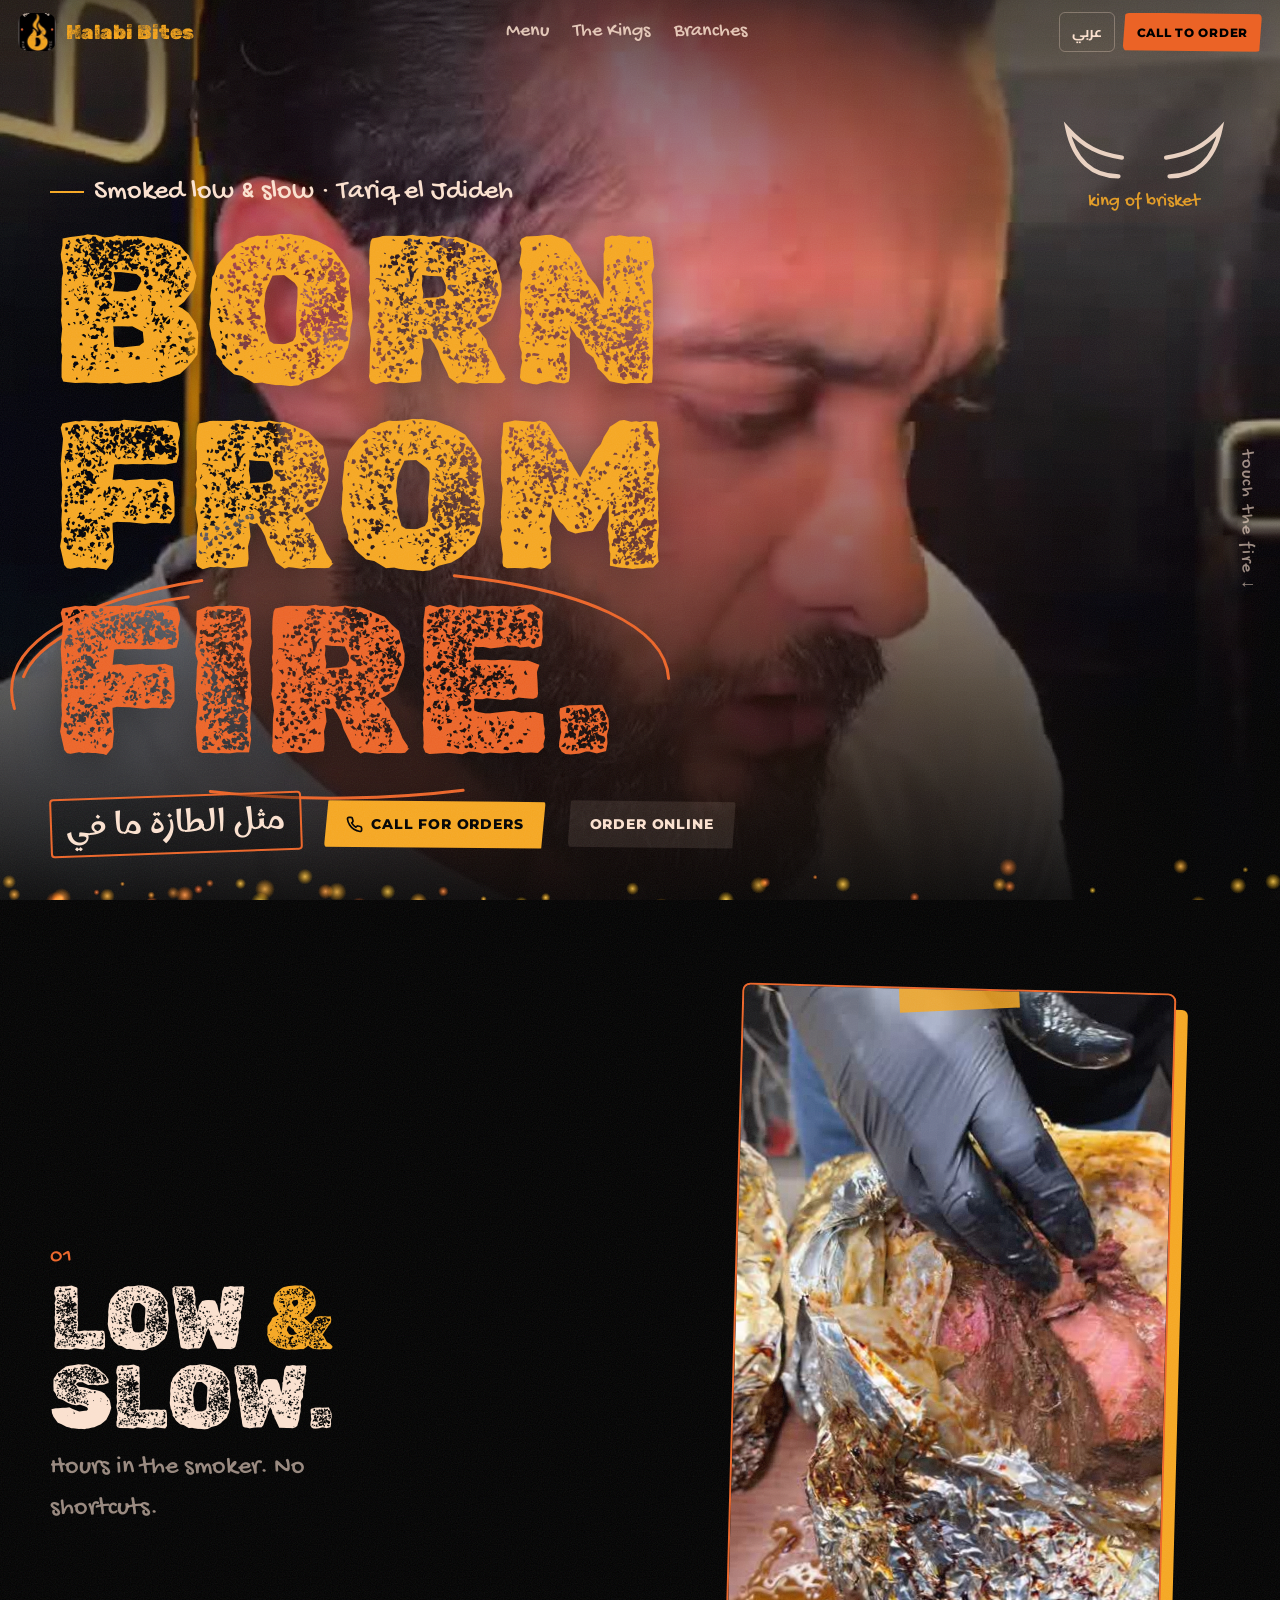
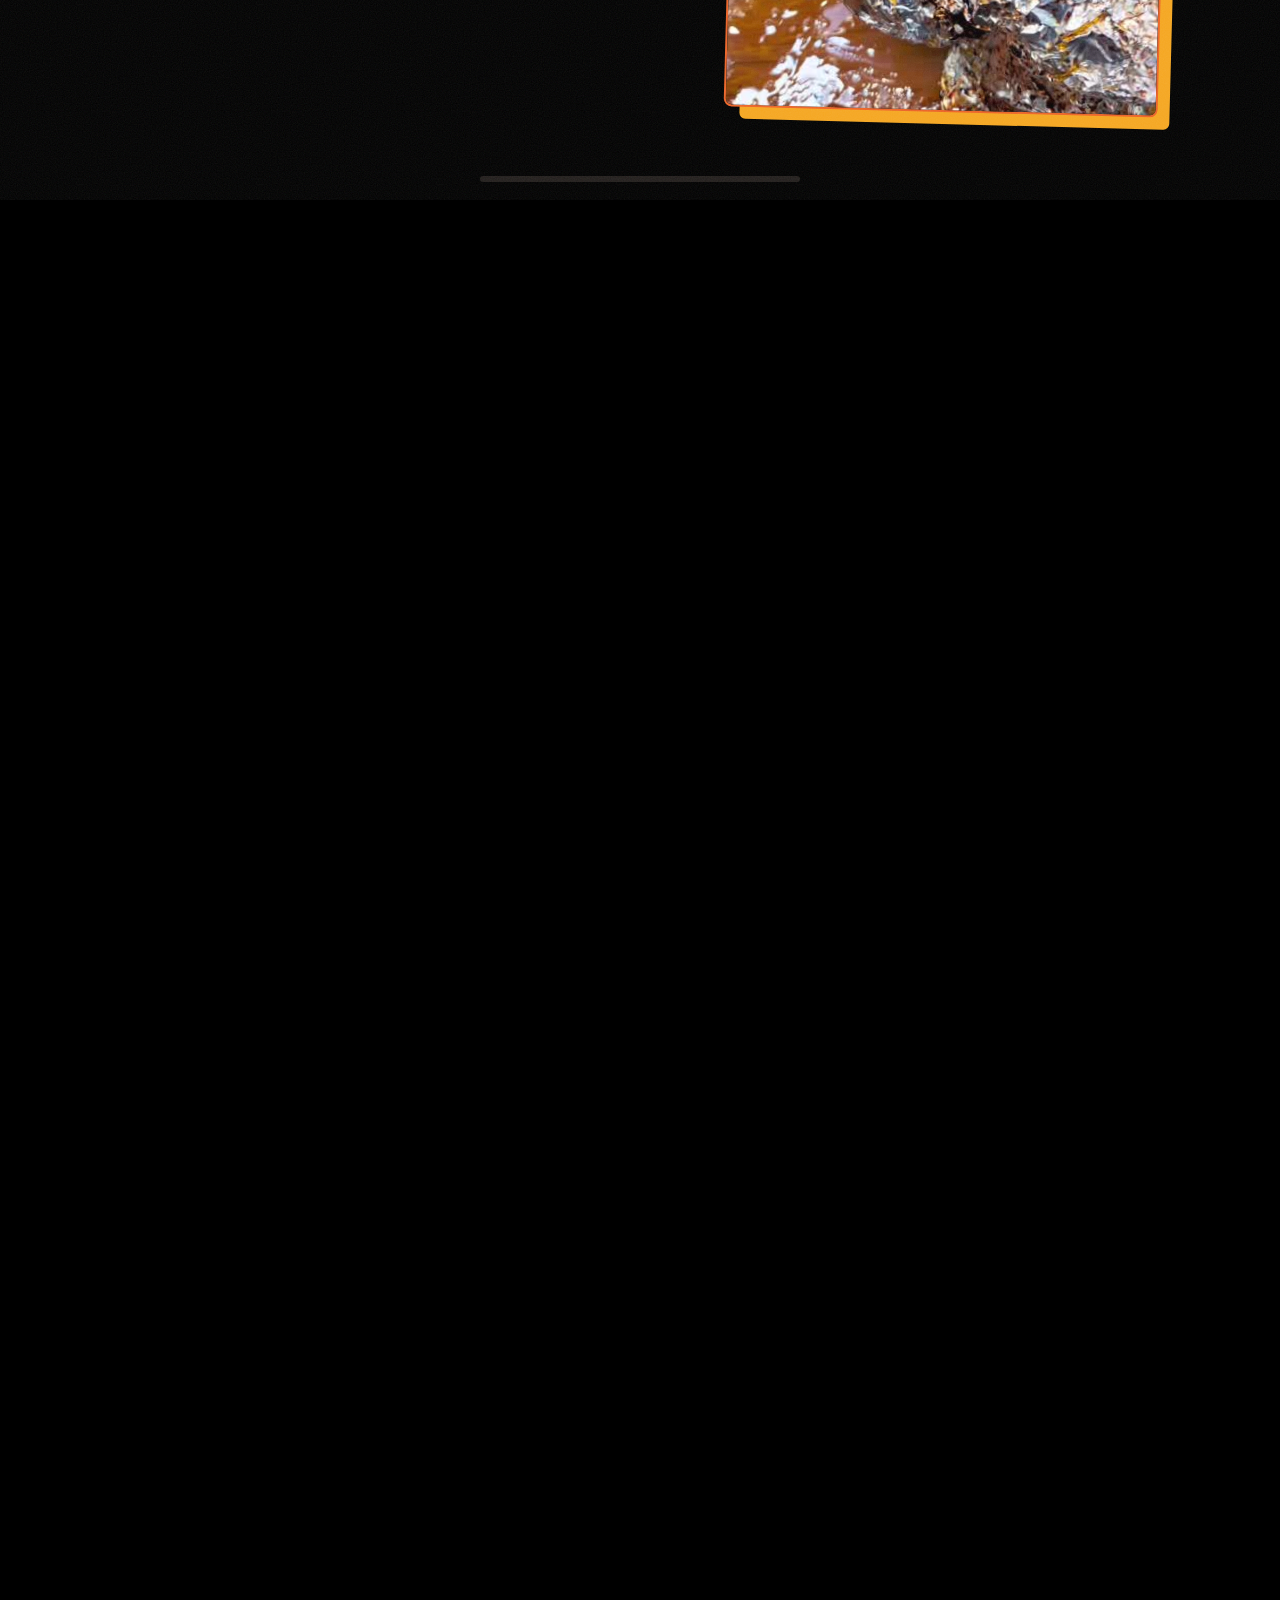
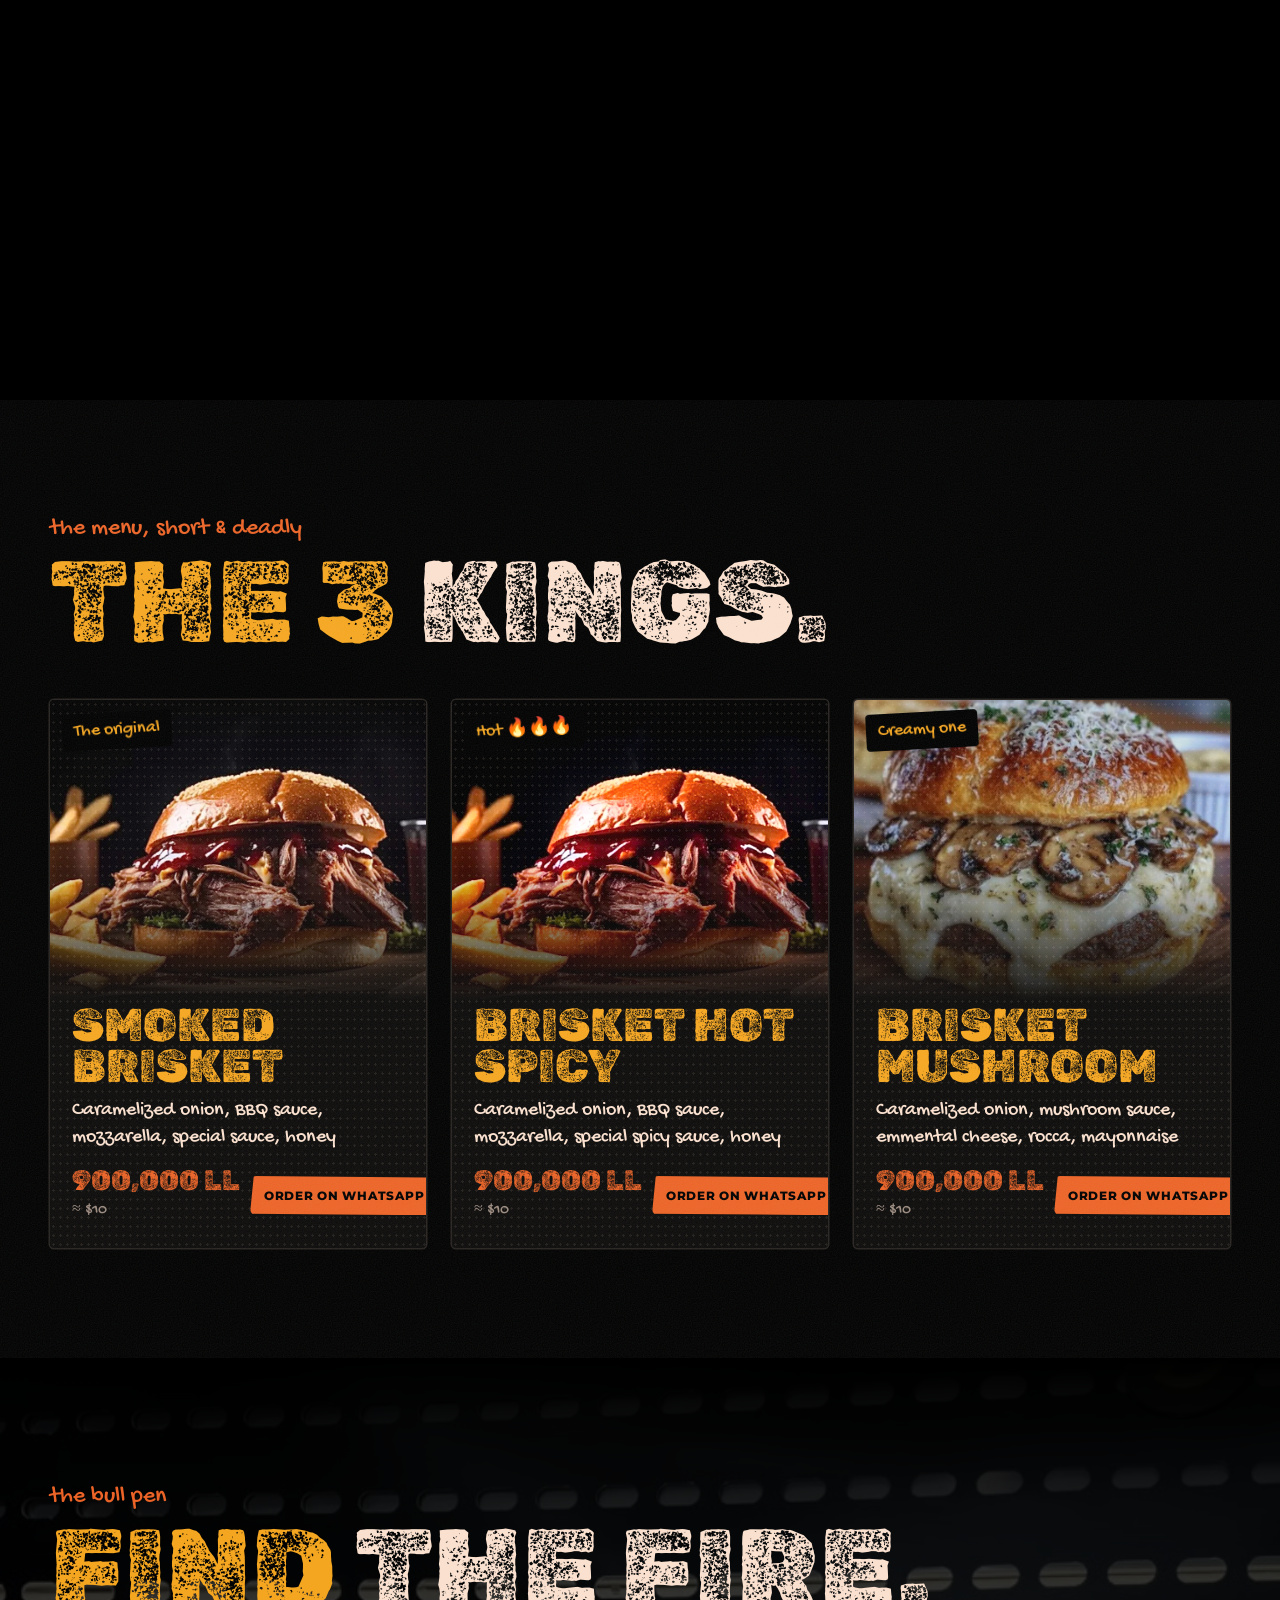
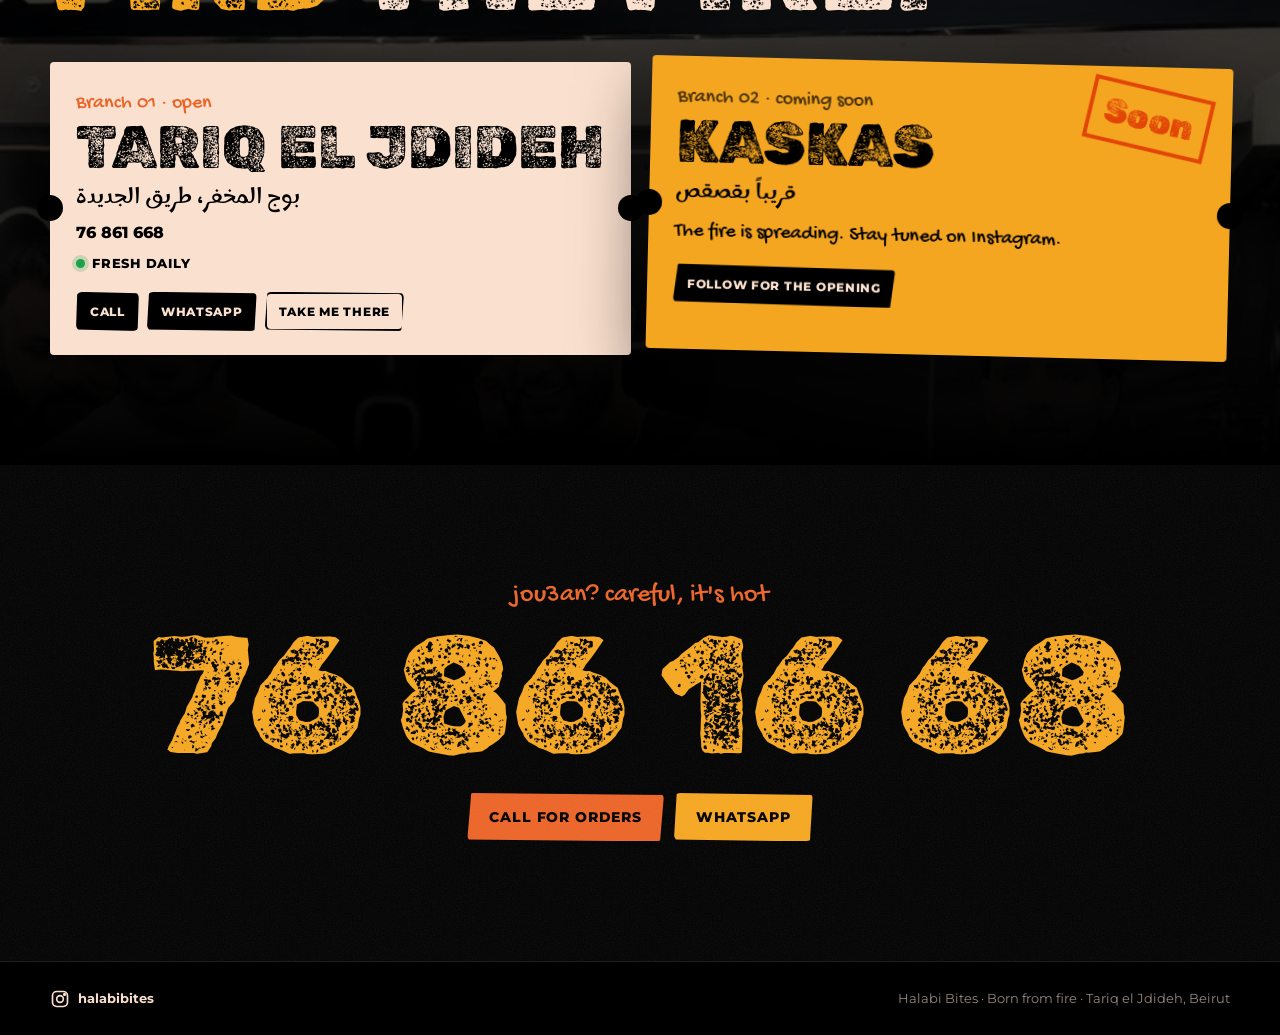
==== commit 40634618: "Add menu page with demo ordering: 3D packing bag, +/- steppers, delivery, LBP + USD Co-Authored-By: " ====
--- a/index.html
+++ b/index.html
@@ -207,7 +207,7 @@
 
 <nav class="nav" id="nav">
   <a href="#top" class="brand"><img src="assets/img/badge.jpg" alt="Halabi Bites logo"><b>Halabi Bites</b></a>
-  <div class="links"><a href="#kings" data-k="n1">The Kings</a><a href="#branches" data-k="n3">Branches</a></div>
+  <div class="links"><a href="menu/" data-k="nM">Menu</a><a href="#kings" data-k="n1">The Kings</a><a href="#branches" data-k="n3">Branches</a></div>
   <div class="navr">
     <button class="lang" id="lang">عربي</button>
     <a class="btn or sm" href="tel:+96176861668" data-k="callS">Call to order</a>
@@ -232,7 +232,7 @@
     <div class="hrow">
       <span class="slogan">مثل الطازة ما في</span>
       <a class="btn yl" href="tel:+96176861668"><svg viewBox="0 0 24 24" fill="none" stroke="currentColor" stroke-width="2.4" stroke-linecap="round" stroke-linejoin="round"><path d="M22 16.9v3a2 2 0 0 1-2.2 2 19.8 19.8 0 0 1-8.6-3.1 19.5 19.5 0 0 1-6-6A19.8 19.8 0 0 1 2.1 4.2 2 2 0 0 1 4.1 2h3a2 2 0 0 1 2 1.7c.1.9.4 1.8.7 2.7a2 2 0 0 1-.5 2.1L8 9.8a16 16 0 0 0 6 6l1.3-1.3a2 2 0 0 1 2.1-.4c.9.3 1.8.6 2.7.7a2 2 0 0 1 1.7 2z"/></svg><span data-k="call">Call for orders</span></a>
-      <a class="btn gh" href="#kings" data-k="see">See the kings</a>
+      <a class="btn gh" href="menu/" data-k="seeM">Order online</a>
     </div>
   </div>
 </header>
@@ -311,7 +311,7 @@
 
 <div class="dock" id="dock">
   <a class="btn or" href="tel:+96176861668" data-k="dCall">Call</a>
-  <a class="btn yl" data-wa href="#" target="_blank" rel="noopener">WhatsApp</a>
+  <a class="btn yl" href="menu/" data-k="dMenu">Menu</a>
 </div>
 
 <script>
@@ -322,7 +322,7 @@
   const reduce = matchMedia('(prefers-reduced-motion: reduce)').matches;
 
   /* ---------- text ---------- */
-  const AR = {
+  const AR = { nM: 'المنيو', seeM: 'اطلب أونلاين', dMenu: 'المنيو',
     n1: 'الملوك', n2: 'العدّة', n3: 'الفروع', callS: 'اتصل واطلب', call: 'اتصل واطلب', see: 'شوف الملوك', hk: 'مدخّن على مهل · طريق الجديدة', hint: 'لمّس النار ↓', bullTxt: 'ملك البريسكت',
     s1h: 'على <em>مهل.</em>', s1p: 'ساعات بالمدخنة. بلا اختصارات.', s2h: 'ملفوف <em>منيح.</em>', s2p: 'الفويل بيخلّي كل نقطة عصير جوّا.', s3h: 'بينفرط <em>بالإيد.</em>', s3p: 'كفّي سكرول… وشوفه كيف بينفرط.', s4h: 'نار <em>بكل لقمة.</em>', s4p: 'طازة كل يوم. مثل الطازة ما في.',
     kE: 'المنيو، قصير وقاتل', kH: 'الملوك <em>التلاتة.</em>', pE: 'براند إلو قرون', pH: 'ملفوف <em>بالنار.</em>', pP: 'كل طلبية بتطلع لابسة على المناسبة.', drag: '← اسحب →',
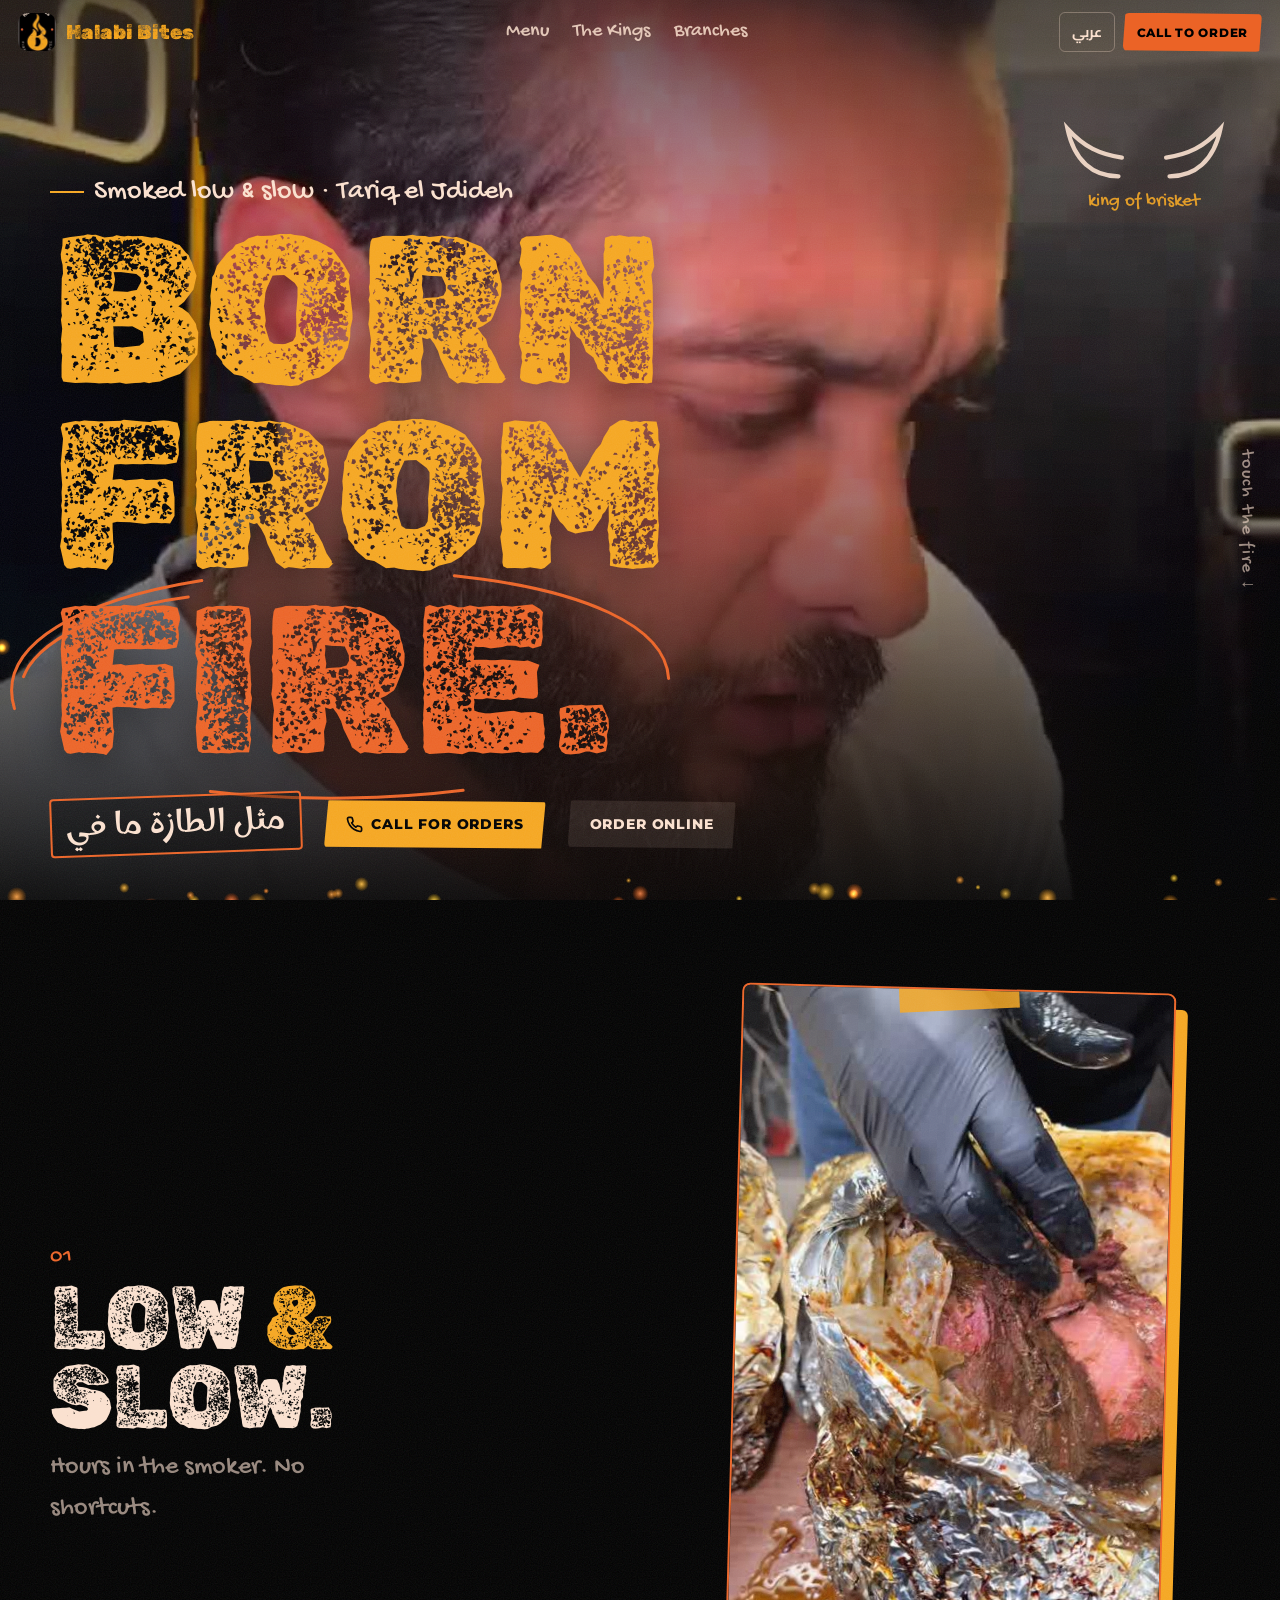
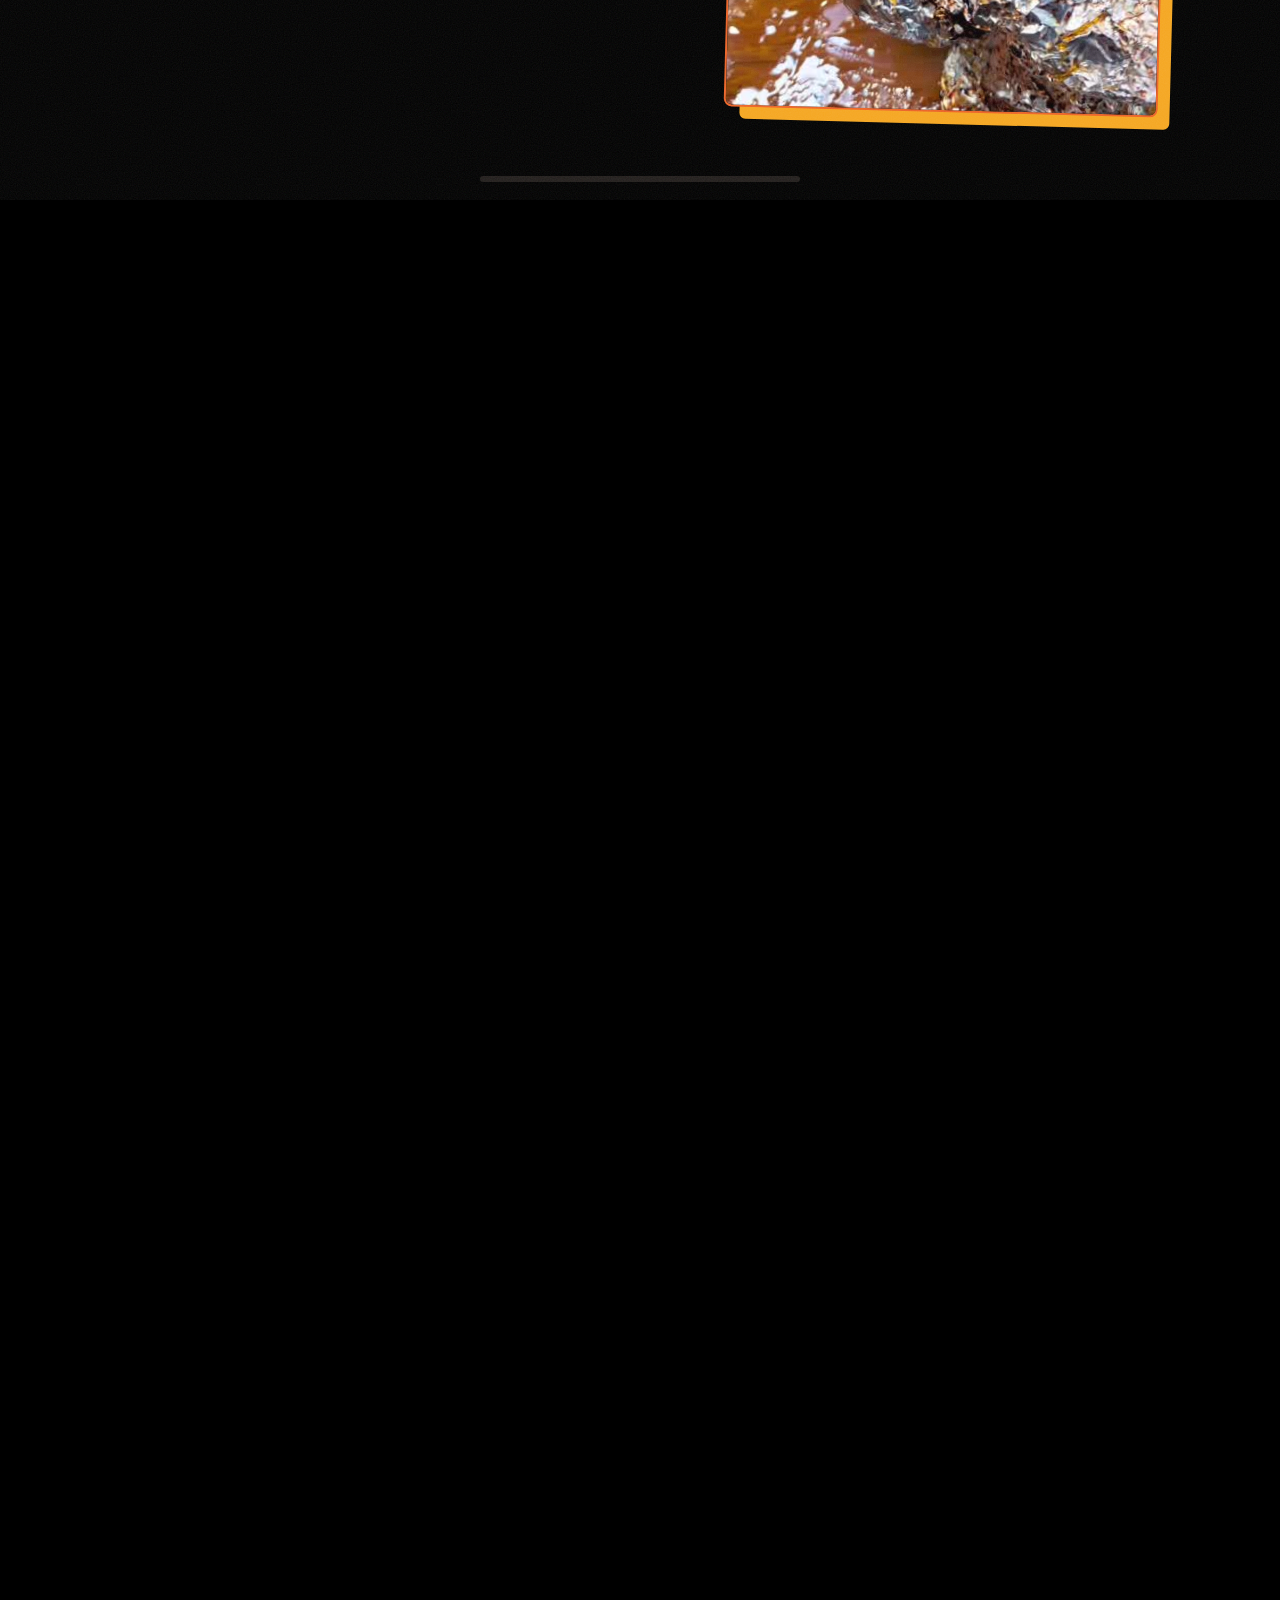
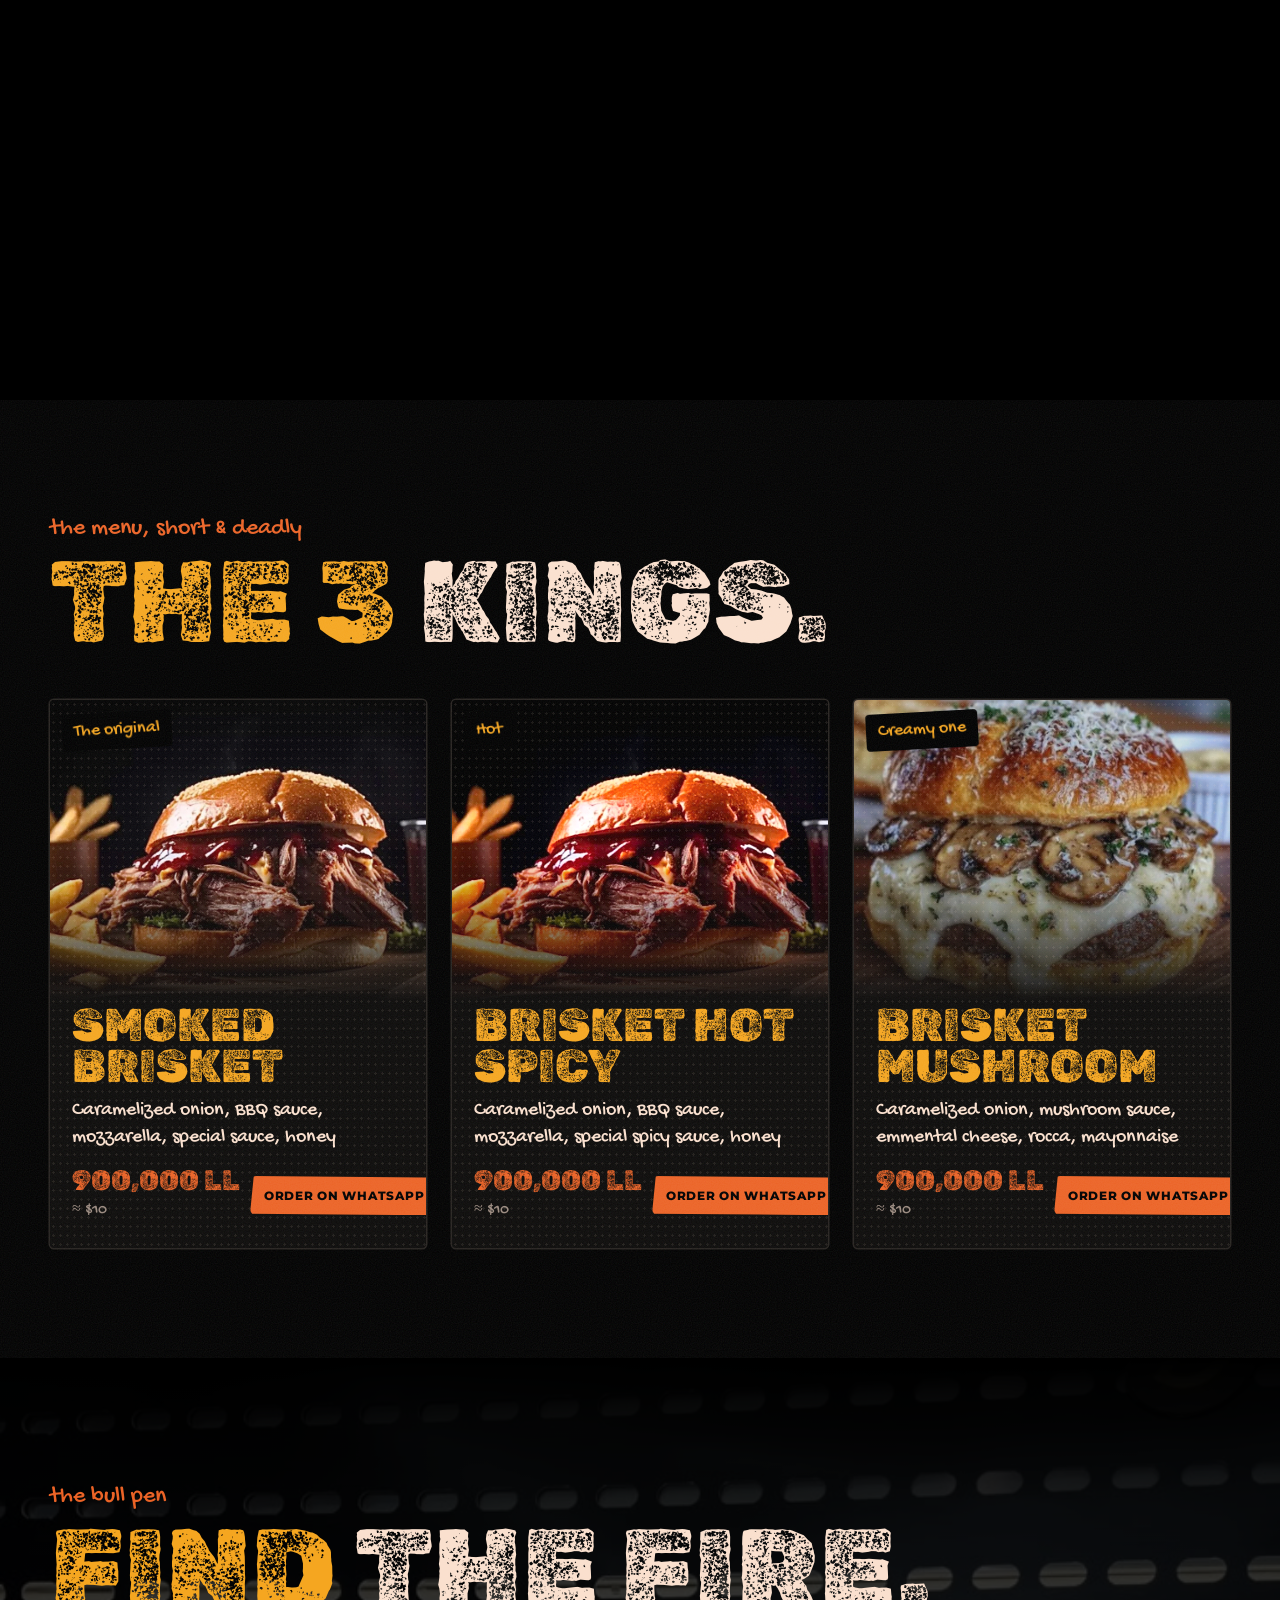
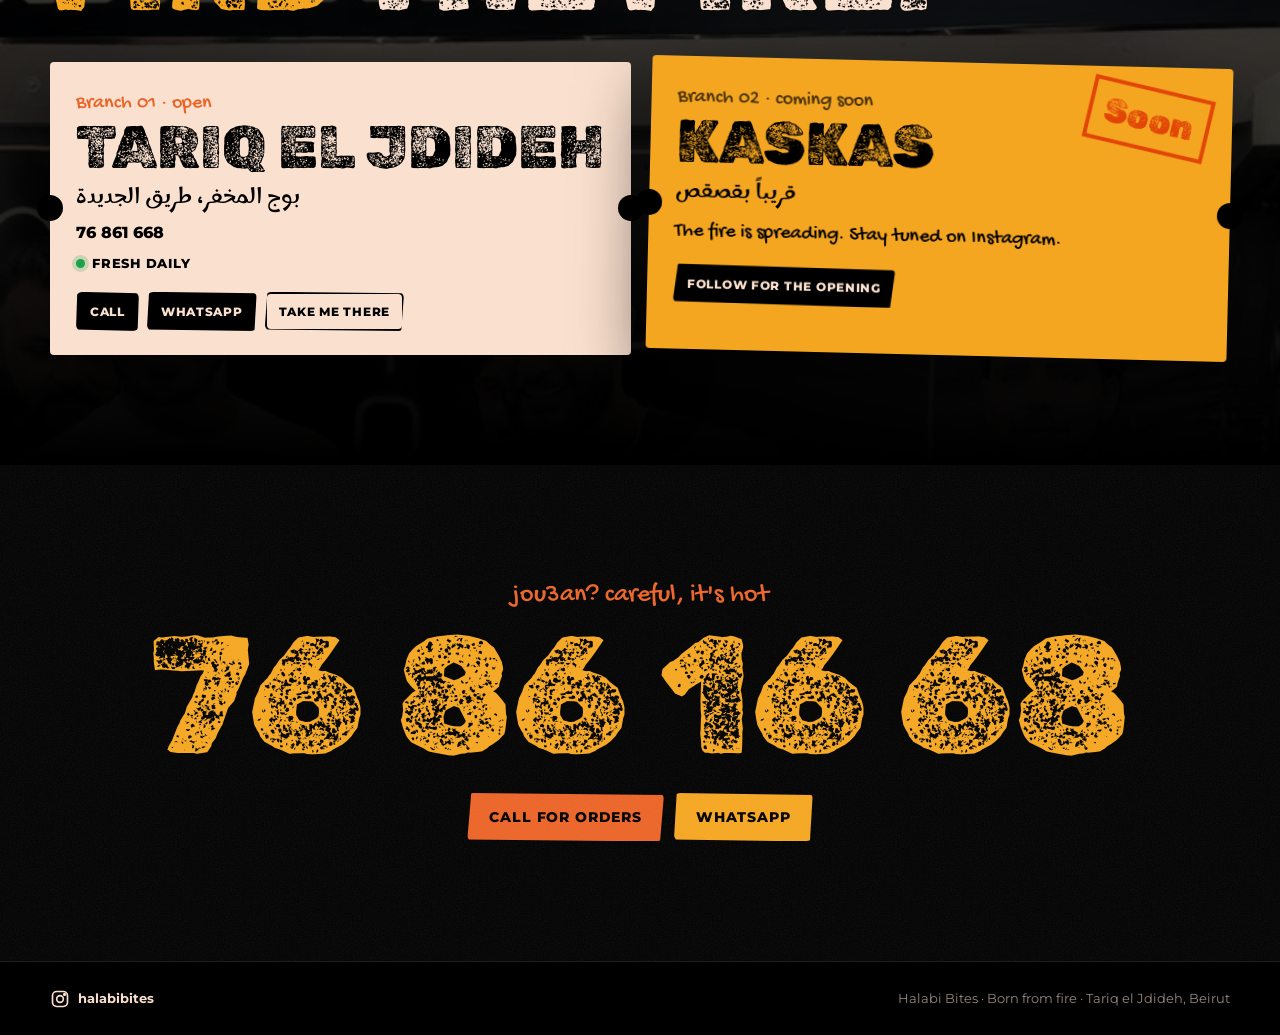
==== commit 3ffe8522: "Halabi checkout: own taped/boxy design, packages lined up on the counter (no overlap), dine-in, drin" ====
--- a/index.html
+++ b/index.html
@@ -329,9 +329,9 @@
     bE: 'وكر التور', bH: 'لاقي <em>النار.</em>', t1k: 'فرع 01 · فاتح', t1h: 'طريق الجديدة', t1o: 'طازة كل يوم', callB: 'اتصل', dir: 'خدني لهونيك',
     soon: 'قريباً', t2k: 'فرع 02 · قريباً', t2h: 'قصقص', t2p: 'النار عم تنتشر. تابعونا عالإنستغرام.', follow: 'تابع للافتتاح',
     cK: 'جوعان؟ انتبه، سخن', call2: 'اتصل واطلب', foot: 'Halabi Bites · وُلد من النار · طريق الجديدة، بيروت', dCall: 'اتصل',
-    order: 'اطلب عالواتساب', spicy: 'حار 🔥🔥🔥', sig: 'الأصلي', mush: 'كريمي', approx: '≈ $10', wa: 'مرحبا Halabi Bites! بدّي اطلب 🔥', waItem: n => `مرحبا Halabi Bites! بدّي ${n} 🔥`, langBtn: 'EN'
+    order: 'اطلب عالواتساب', spicy: 'حار', sig: 'الأصلي', mush: 'كريمي', approx: '≈ $10', wa: 'مرحبا Halabi Bites! بدّي اطلب', waItem: n => `مرحبا Halabi Bites! بدّي ${n}`, langBtn: 'EN'
   };
-  const EN = { order: 'Order on WhatsApp', spicy: 'Hot 🔥🔥🔥', sig: 'The original', mush: 'Creamy one', approx: '≈ $10', wa: 'Marhaba Halabi Bites! Badde otlob 🔥', waItem: n => `Marhaba Halabi Bites! Badde ${n} 🔥`, langBtn: 'عربي',
+  const EN = { order: 'Order on WhatsApp', spicy: 'Hot', sig: 'The original', mush: 'Creamy one', approx: '≈ $10', wa: 'Marhaba Halabi Bites! Badde otlob', waItem: n => `Marhaba Halabi Bites! Badde ${n}`, langBtn: 'عربي',
     pk: { brisketbox: 'brisket box', burgerbox: 'burger box', combobox: 'combo box', sandwich: 'sandwich box', fries: 'fries box', kit: 'cutlery kit & wipes', bag: 'handle bag' } };
   document.querySelectorAll('[data-k]').forEach(el => EN[el.dataset.k] = EN[el.dataset.k] || el.innerHTML);
   let lang = 'en'; try { lang = localStorage.getItem('hb-lang') || 'en'; } catch (e) {}
